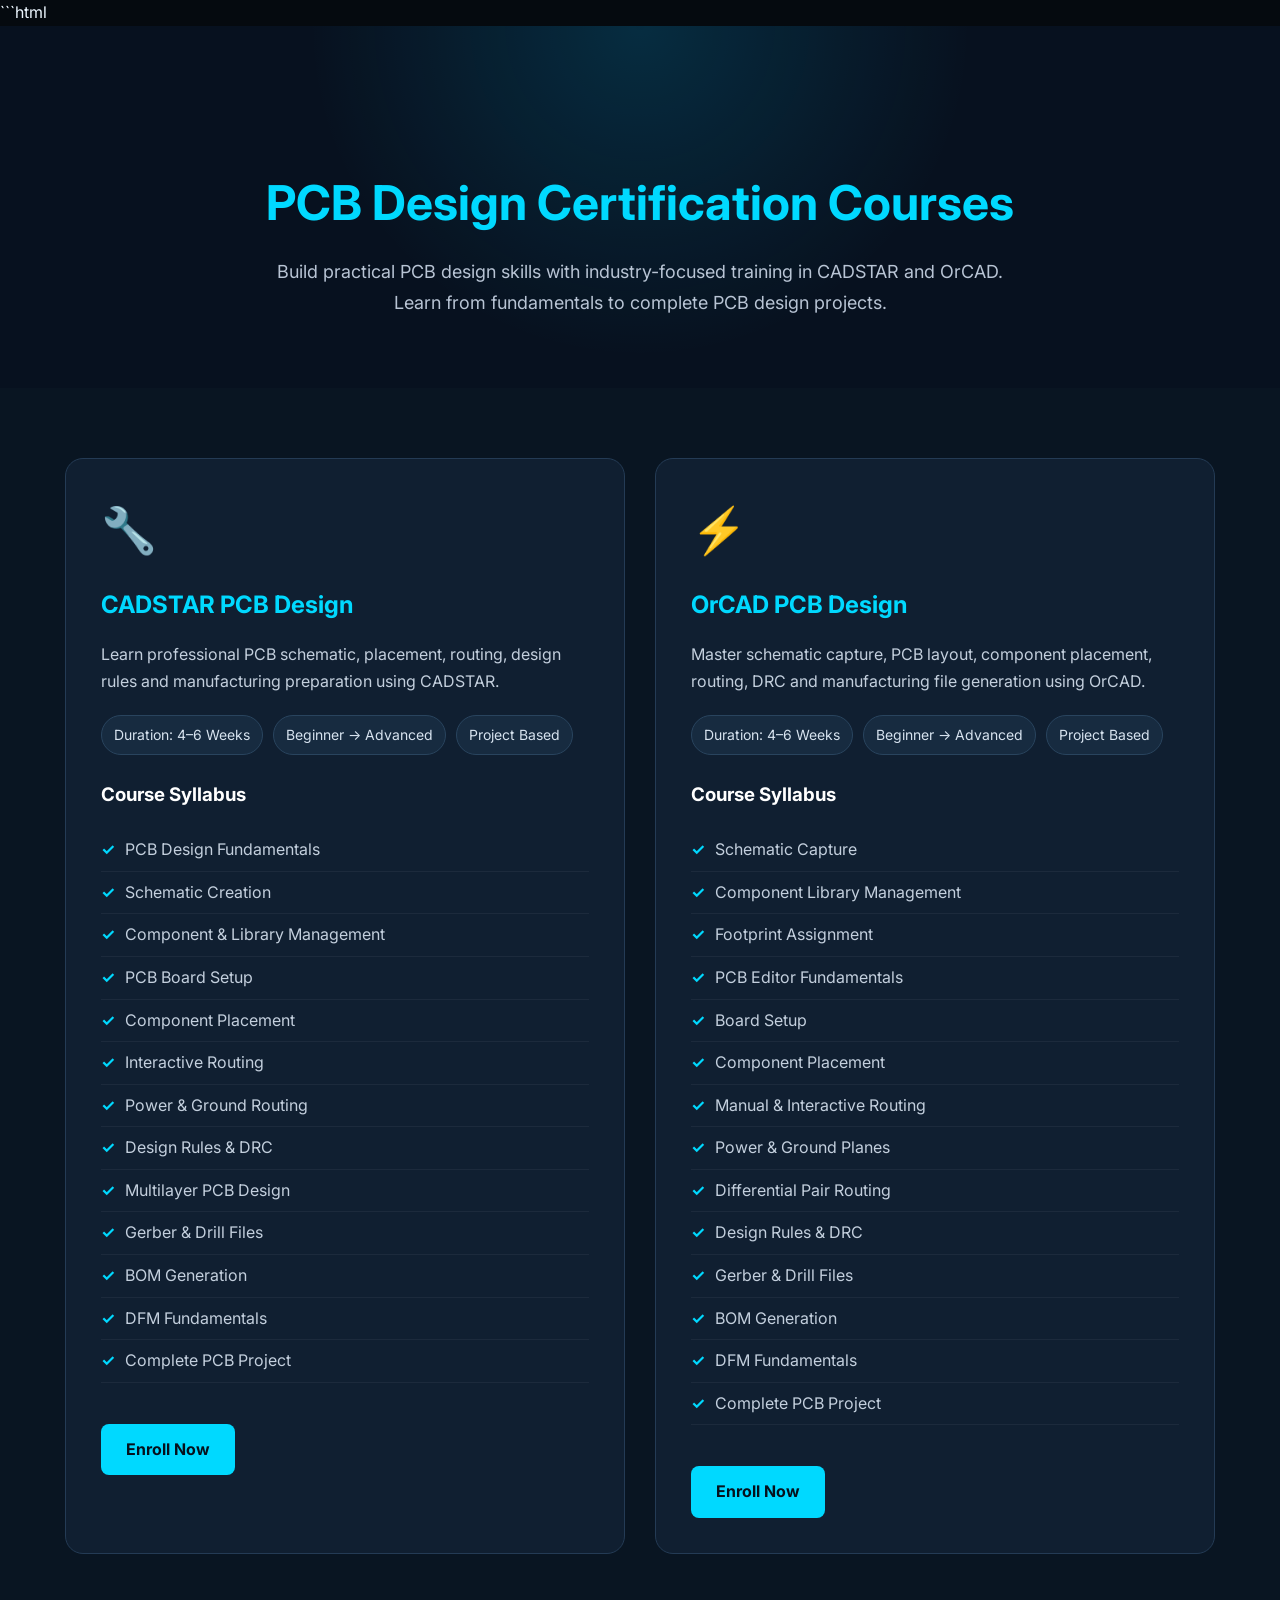
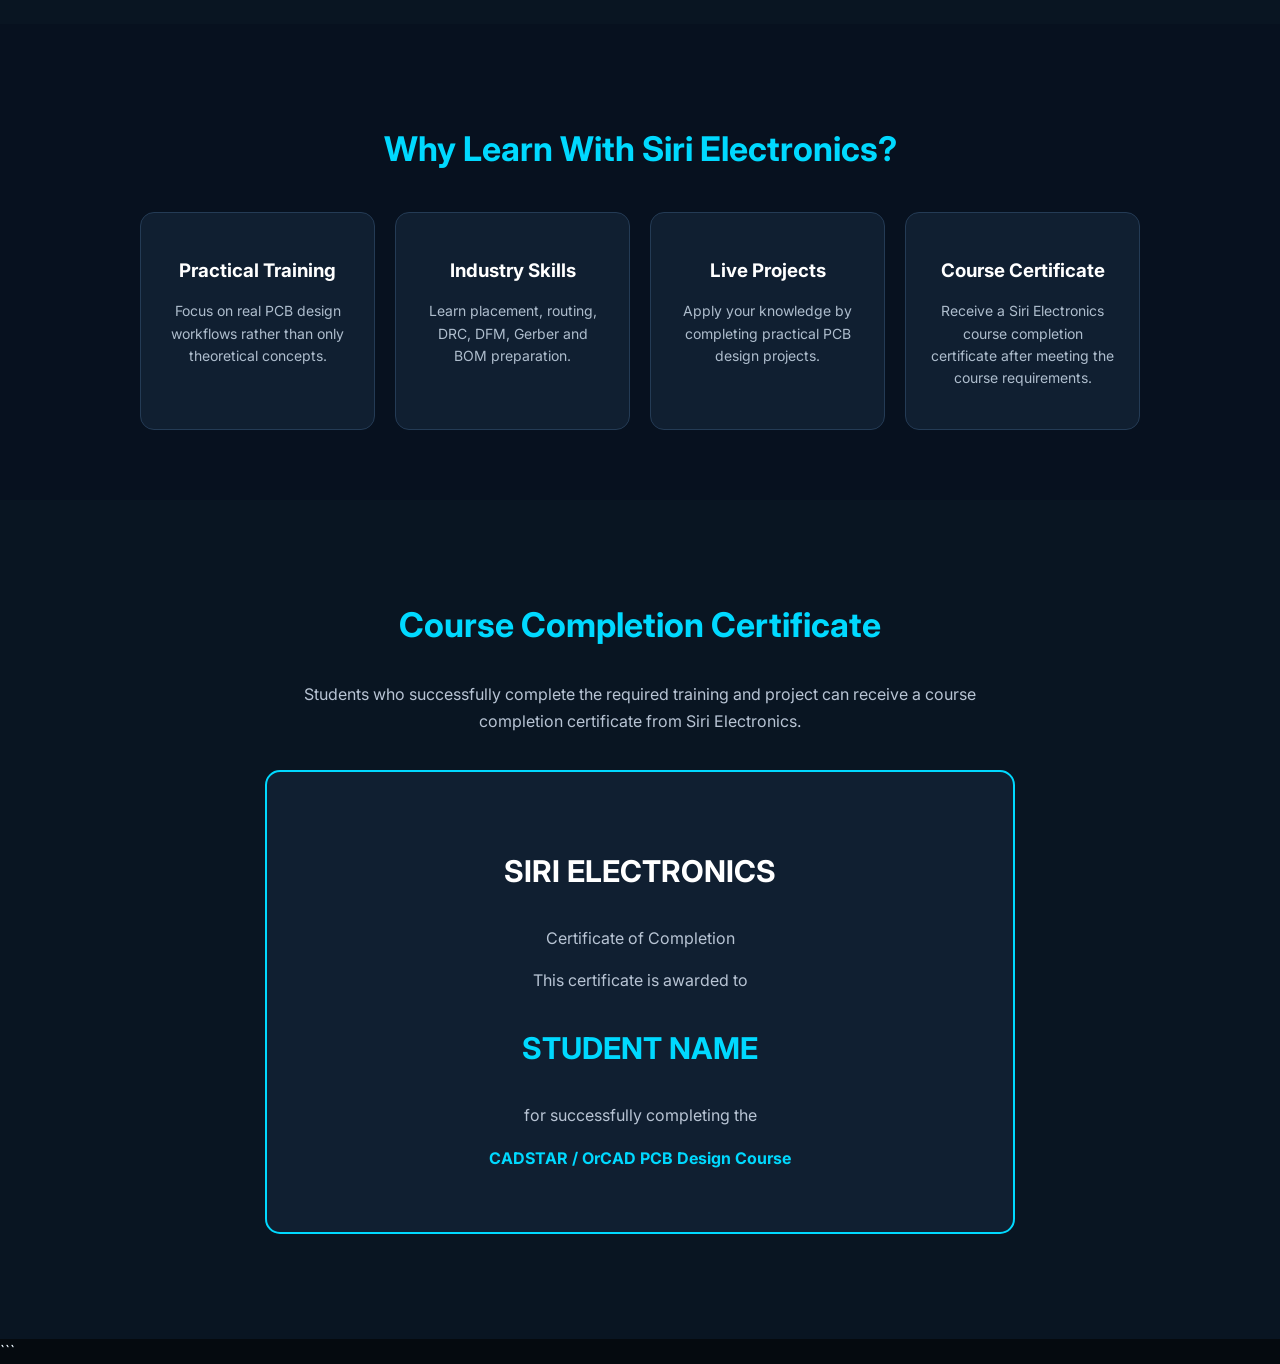
==== certifications.html @ 764db638 "Rename certificate.html to certifications.html" ====
```html
<!DOCTYPE html>
<html lang="en">
<head>
    <meta charset="UTF-8">
    <meta name="viewport" content="width=device-width, initial-scale=1.0">

    <title>PCB Design Certification Courses | Siri Electronics</title>

    <meta name="description"
          content="Learn professional PCB design with CADSTAR and OrCAD certification courses from Siri Electronics.">

    <link rel="stylesheet" href="style.css">

    <style>
        .cert-hero {
            padding: 100px 20px 70px;
            text-align: center;
            background:
                radial-gradient(circle at top, rgba(0, 200, 255, 0.15), transparent 45%),
                #07111f;
        }

        .cert-hero h1 {
            font-size: 48px;
            margin-bottom: 15px;
            color: #00d9ff;
        }

        .cert-hero p {
            max-width: 750px;
            margin: auto;
            color: #b8c4d4;
            font-size: 18px;
            line-height: 1.7;
        }

        .course-section {
            padding: 70px 20px;
            background: #091522;
        }

        .course-grid {
            max-width: 1150px;
            margin: auto;
            display: grid;
            grid-template-columns: repeat(2, 1fr);
            gap: 30px;
        }

        .course-card {
            background: #101f31;
            border: 1px solid #243b55;
            border-radius: 18px;
            padding: 35px;
            transition: 0.3s;
        }

        .course-card:hover {
            transform: translateY(-8px);
            border-color: #00d9ff;
            box-shadow: 0 15px 40px rgba(0, 217, 255, 0.12);
        }

        .course-icon {
            font-size: 45px;
            margin-bottom: 15px;
        }

        .course-card h2 {
            color: #00d9ff;
            margin-bottom: 12px;
        }

        .course-card > p {
            color: #c3cfdd;
            line-height: 1.7;
        }

        .course-info {
            display: flex;
            flex-wrap: wrap;
            gap: 10px;
            margin: 20px 0;
        }

        .course-info span {
            background: #172b40;
            border: 1px solid #29445e;
            padding: 8px 12px;
            border-radius: 20px;
            color: #d7e3ef;
            font-size: 14px;
        }

        .course-card h3 {
            margin-top: 25px;
            color: white;
        }

        .course-card ul {
            list-style: none;
            padding: 0;
        }

        .course-card li {
            color: #c3cfdd;
            padding: 8px 0;
            border-bottom: 1px solid rgba(255,255,255,0.05);
        }

        .course-card li::before {
            content: "✓";
            color: #00d9ff;
            font-weight: bold;
            margin-right: 10px;
        }

        .enroll-btn {
            display: inline-block;
            margin-top: 25px;
            padding: 13px 25px;
            border-radius: 8px;
            background: #00d9ff;
            color: #06111c;
            text-decoration: none;
            font-weight: bold;
            transition: 0.3s;
        }

        .enroll-btn:hover {
            background: white;
            transform: scale(1.03);
        }

        .why-section {
            padding: 70px 20px;
            background: #07111f;
            text-align: center;
        }

        .why-section h2 {
            color: #00d9ff;
            font-size: 34px;
            margin-bottom: 35px;
        }

        .why-grid {
            max-width: 1000px;
            margin: auto;
            display: grid;
            grid-template-columns: repeat(4, 1fr);
            gap: 20px;
        }

        .why-box {
            background: #101f31;
            padding: 25px;
            border-radius: 14px;
            border: 1px solid #243b55;
        }

        .why-box h3 {
            color: white;
            margin-bottom: 10px;
        }

        .why-box p {
            color: #aebdcd;
            font-size: 14px;
            line-height: 1.6;
        }

        .certificate-section {
            padding: 70px 20px;
            text-align: center;
            background: #091522;
        }

        .certificate-section h2 {
            color: #00d9ff;
            font-size: 34px;
        }

        .certificate-section p {
            max-width: 700px;
            margin: 15px auto;
            color: #b8c4d4;
            line-height: 1.7;
        }

        .certificate-box {
            max-width: 750px;
            margin: 35px auto;
            padding: 45px;
            border: 2px solid #00d9ff;
            border-radius: 15px;
            background: #101f31;
        }

        .certificate-box h3 {
            font-size: 30px;
            color: white;
        }

        .certificate-box strong {
            color: #00d9ff;
        }

        @media (max-width: 800px) {

            .cert-hero h1 {
                font-size: 36px;
            }

            .course-grid {
                grid-template-columns: 1fr;
            }

            .why-grid {
                grid-template-columns: 1fr 1fr;
            }
        }

        @media (max-width: 500px) {

            .why-grid {
                grid-template-columns: 1fr;
            }

            .course-card {
                padding: 25px;
            }
        }
    </style>
</head>

<body>

    <!-- HERO -->

    <section class="cert-hero">

        <h1>PCB Design Certification Courses</h1>

        <p>
            Build practical PCB design skills with industry-focused
            training in CADSTAR and OrCAD. Learn from fundamentals
            to complete PCB design projects.
        </p>

    </section>


    <!-- COURSES -->

    <section class="course-section">

        <div class="course-grid">

            <!-- CADSTAR -->

            <div class="course-card">

                <div class="course-icon">🔧</div>

                <h2>CADSTAR PCB Design</h2>

                <p>
                    Learn professional PCB schematic, placement,
                    routing, design rules and manufacturing preparation
                    using CADSTAR.
                </p>

                <div class="course-info">
                    <span>Duration: 4–6 Weeks</span>
                    <span>Beginner → Advanced</span>
                    <span>Project Based</span>
                </div>

                <h3>Course Syllabus</h3>

                <ul>
                    <li>PCB Design Fundamentals</li>
                    <li>Schematic Creation</li>
                    <li>Component & Library Management</li>
                    <li>PCB Board Setup</li>
                    <li>Component Placement</li>
                    <li>Interactive Routing</li>
                    <li>Power & Ground Routing</li>
                    <li>Design Rules & DRC</li>
                    <li>Multilayer PCB Design</li>
                    <li>Gerber & Drill Files</li>
                    <li>BOM Generation</li>
                    <li>DFM Fundamentals</li>
                    <li>Complete PCB Project</li>
                </ul>

                <a class="enroll-btn"
                   href="https://wa.me/917013163756"text=Hello%20Siri%20Electronics,%20I%20am%20interested%20in%20the%20CADSTAR%20PCB%20Design%20Certification%20Course.">
                    Enroll Now
                </a>

            </div>


            <!-- ORCAD -->

            <div class="course-card">

                <div class="course-icon">⚡</div>

                <h2>OrCAD PCB Design</h2>

                <p>
                    Master schematic capture, PCB layout, component
                    placement, routing, DRC and manufacturing file
                    generation using OrCAD.
                </p>

                <div class="course-info">
                    <span>Duration: 4–6 Weeks</span>
                    <span>Beginner → Advanced</span>
                    <span>Project Based</span>
                </div>

                <h3>Course Syllabus</h3>

                <ul>
                    <li>Schematic Capture</li>
                    <li>Component Library Management</li>
                    <li>Footprint Assignment</li>
                    <li>PCB Editor Fundamentals</li>
                    <li>Board Setup</li>
                    <li>Component Placement</li>
                    <li>Manual & Interactive Routing</li>
                    <li>Power & Ground Planes</li>
                    <li>Differential Pair Routing</li>
                    <li>Design Rules & DRC</li>
                    <li>Gerber & Drill Files</li>
                    <li>BOM Generation</li>
                    <li>DFM Fundamentals</li>
                    <li>Complete PCB Project</li>
                </ul>

                <a class="enroll-btn"
                   href="https://wa.me/917013163756"text=Hello%20Siri%20Electronics,%20I%20am%20interested%20in%20the%20OrCAD%20PCB%20Design%20Certification%20Course.">
                    Enroll Now
                </a>

            </div>

        </div>

    </section>


    <!-- WHY SIRI ELECTRONICS -->

    <section class="why-section">

        <h2>Why Learn With Siri Electronics?</h2>

        <div class="why-grid">

            <div class="why-box">
                <h3>Practical Training</h3>
                <p>
                    Focus on real PCB design workflows rather than
                    only theoretical concepts.
                </p>
            </div>

            <div class="why-box">
                <h3>Industry Skills</h3>
                <p>
                    Learn placement, routing, DRC, DFM,
                    Gerber and BOM preparation.
                </p>
            </div>

            <div class="why-box">
                <h3>Live Projects</h3>
                <p>
                    Apply your knowledge by completing practical
                    PCB design projects.
                </p>
            </div>

            <div class="why-box">
                <h3>Course Certificate</h3>
                <p>
                    Receive a Siri Electronics course completion
                    certificate after meeting the course requirements.
                </p>
            </div>

        </div>

    </section>


    <!-- CERTIFICATE -->

    <section class="certificate-section">

        <h2>Course Completion Certificate</h2>

        <p>
            Students who successfully complete the required training
            and project can receive a course completion certificate
            from Siri Electronics.
        </p>

        <div class="certificate-box">

            <h3>SIRI ELECTRONICS</h3>

            <p>
                Certificate of Completion
            </p>

            <p>
                This certificate is awarded to
            </p>

            <h3>
                <strong>STUDENT NAME</strong>
            </h3>

            <p>
                for successfully completing the
            </p>

            <p>
                <strong>CADSTAR / OrCAD PCB Design Course</strong>
            </p>

        </div>

    </section>

</body>
</html>
```
---- style.css ----
@import url('https://fonts.googleapis.com/css2?family=Inter:wght@400;500;600;700;800&family=Space+Grotesk:wght@500;600;700&display=swap');
:root{--bg:#050a0f;--panel:#0a1219;--line:#1b2d39;--text:#edf7ff;--muted:#91a5b3;--cyan:#24d8ff;--blue:#1684ff;--max:1160px}*{box-sizing:border-box}html{scroll-behavior:smooth}body{margin:0;background:var(--bg);color:var(--text);font-family:Inter,Arial,sans-serif;line-height:1.6}a{text-decoration:none;color:inherit}.nav{width:min(92%,var(--max));height:78px;margin:auto;display:flex;align-items:center;justify-content:space-between}.header{}header{position:fixed;z-index:10;top:0;width:100%;background:#050a0fd9;backdrop-filter:blur(16px);border-bottom:1px solid #ffffff0b}.brand{display:flex;align-items:center;gap:9px;font:700 20px 'Space Grotesk'}.brand img{width:42px;height:42px}.brand small{display:block;color:var(--muted);font:700 7px Inter;letter-spacing:2px}nav{display:flex;gap:25px;align-items:center;font-size:13px;color:#a9bac5;font-weight:600}nav a:hover{color:#fff}.navbtn{padding:9px 14px;border:1px solid #315263;border-radius:8px;color:#fff}#menu{display:none;background:none;border:0;color:#fff;font-size:24px}.hero{padding:155px 0 80px;min-height:760px;position:relative;background-image:linear-gradient(#24d8ff0b 1px,transparent 1px),linear-gradient(90deg,#24d8ff0b 1px,transparent 1px);background-size:58px 58px}.hero-grid,.about,.contact{width:min(92%,var(--max));margin:auto;display:grid;grid-template-columns:1.05fr .95fr;gap:70px;align-items:center}.eyebrow,.heading small{color:var(--cyan);font-size:10px;font-weight:800;letter-spacing:2px}.hero h1,.heading h2{font:700 clamp(40px,5.5vw,68px)/1.05 'Space Grotesk';letter-spacing:-2.5px;margin:16px 0}.hero h1 em{font-style:normal;color:var(--cyan)}.lead{font-size:18px;color:var(--muted);max-width:650px}.actions{display:flex;gap:12px;margin:30px 0}.btn{display:inline-flex;justify-content:center;align-items:center;padding:12px 19px;border-radius:8px;background:linear-gradient(110deg,var(--blue),var(--cyan));color:#031017;font-weight:800;font-size:13px;border:1px solid transparent}.ghost{background:#0a1219;color:#eaf5fa;border-color:#2b404c}.stats{display:flex;gap:35px}.stats b{display:block;font:700 25px 'Space Grotesk'}.stats span{font-size:10px;color:var(--muted)}.hero-board{height:470px;display:grid;place-items:center;position:relative}.pcb{width:315px;height:390px;border-radius:22px;position:relative;transform:rotate(-8deg);background:#0c332f;border:2px solid #28766b;box-shadow:0 0 70px #24d8ff18,inset 0 0 35px #0008;display:grid;place-items:center;overflow:hidden}.pcb:before{content:'';position:absolute;inset:18px;border:1px dashed #55e6c544;border-radius:12px}.pcb b{font:700 70px 'Space Grotesk';color:#24d8ff;border:2px solid #24d8ff;padding:4px 15px;border-radius:12px;z-index:2}.pcb span{position:absolute;bottom:30px;left:30px;color:#7bb1a7;font:700 10px/1.3 'Space Grotesk';letter-spacing:3px}.pcb i{position:absolute;height:3px;background:#4be3c7;box-shadow:0 0 10px #4be3c7;width:150px}.pcb i:nth-child(2){left:5px;top:115px;transform:rotate(15deg)}.pcb i:nth-child(3){right:5px;top:175px;transform:rotate(-20deg)}.pcb i:nth-child(4){left:35px;bottom:115px;transform:rotate(-12deg)}.hero-board label{position:absolute;background:#09141c;border:1px solid #294451;border-radius:8px;padding:10px 13px;font-size:10px;font-weight:800}.hero-board label:nth-of-type(1){top:65px;right:0;color:#8dffe5}.hero-board label:nth-of-type(2){bottom:65px;left:0;color:#9bddff}.trust{border-block:1px solid var(--line);display:flex;justify-content:space-between;padding:18px max(4%,calc((100% - var(--max))/2));background:#080e13;color:#92a7b5;font-size:11px;font-weight:700}.heading{max-width:720px;margin-bottom:42px}.heading h2{font-size:46px;margin:10px 0 12px}.heading p{color:var(--muted);font-size:14px}.cards{width:min(92%,var(--max));margin:auto;display:grid;grid-template-columns:repeat(4,1fr);gap:14px}.cards>div{padding:23px;border:1px solid var(--line);background:linear-gradient(145deg,#0c151d,#091119);border-radius:12px}.cards>div:hover{border-color:#315a6b;transform:translateY(-3px)}.cards b{display:grid;place-items:center;width:38px;height:38px;background:#0a2632;border-radius:8px;color:var(--cyan);font-size:18px}.cards h3{font:600 17px 'Space Grotesk';margin:17px 0 5px}.cards p,.project-body p{color:var(--muted);font-size:12px}section{padding:100px 0}.dark{background:#080e14;border-block:1px solid #ffffff08}.projects{width:min(92%,var(--max));margin:auto;display:grid;grid-template-columns:repeat(3,1fr);gap:18px}.project{border:1px solid var(--line);border-radius:13px;overflow:hidden;background:#0b141c}.project-image{height:255px;position:relative}.project-image img{width:100%;height:100%;object-fit:cover}.project-image span{position:absolute;top:14px;left:14px;background:#050a0edb;padding:5px 8px;border-radius:5px;color:var(--cyan);font-size:9px;font-weight:800}.project-body{padding:20px}.project-body small,.prices small{color:var(--cyan);font-size:9px;font-weight:800;letter-spacing:1.5px}.project-body h3{font:600 20px 'Space Grotesk';margin:6px 0}.about{align-items:start}.skills{padding:28px;background:#0b141b;border:1px solid var(--line);border-radius:13px}.skills div{margin:20px 0}.skills span{font-size:12px}.skills b{float:right;color:var(--cyan);font-size:11px}.skills i{display:block;height:5px;background:linear-gradient(90deg,var(--blue),var(--cyan));border-radius:5px;margin-top:8px}.text{color:var(--cyan);font-size:13px;font-weight:800}.prices{width:min(92%,var(--max));margin:auto;display:grid;grid-template-columns:repeat(3,1fr);gap:18px}.prices article{padding:28px;border:1px solid var(--line);border-radius:13px;background:#0a131b;position:relative}.prices .featured{border-color:#286074;box-shadow:0 0 40px #24d8ff0b}.prices article>label{position:absolute;right:18px;top:17px;background:#103744;color:var(--cyan);font-size:8px;padding:5px 7px;border-radius:4px}.prices h3{font:700 38px 'Space Grotesk';margin:13px 0 2px}.prices p,.prices li{color:var(--muted);font-size:12px}.prices ul{list-style:none;padding:0;margin:22px 0}.prices li{margin:9px 0}.prices li:before{content:'✓';color:var(--cyan);margin-right:9px}.prices .btn{width:100%}.contact{align-items:start}.links{display:flex;flex-direction:column;gap:11px;font-size:13px;color:#c2d2db}.links a:hover{color:var(--cyan)}form{background:#09121a;border:1px solid var(--line);border-radius:13px;padding:24px;display:grid;gap:12px}input,select,textarea{width:100%;background:#061018;border:1px solid #223743;color:#eef7ff;padding:12px;border-radius:8px;font:13px Inter}textarea{min-height:140px;resize:vertical}form .btn{cursor:pointer}#msg{font-size:11px;color:#71e6cf;text-align:center;margin:0;min-height:15px}footer{border-top:1px solid var(--line);padding:30px 4%;color:#8195a2;font-size:11px}footer div{width:min(92%,var(--max));margin:auto;display:flex;justify-content:space-between}footer b{color:#fff}
@media(max-width:900px){.cards{grid-template-columns:repeat(2,1fr)}.hero-grid,.about,.contact{grid-template-columns:1fr}.hero-board{height:430px}.projects,.prices{grid-template-columns:1fr 1fr}.trust{display:grid;grid-template-columns:1fr 1fr;gap:12px}.hero{padding-top:125px}}
@media(max-width:650px){#menu{display:block}nav{display:none;position:absolute;top:78px;left:0;right:0;background:#071018;padding:15px 7%;flex-direction:column;align-items:stretch;border-bottom:1px solid var(--line)}nav.open{display:flex}.hero h1{font-size:45px}.heading h2{font-size:36px}.cards,.projects,.prices{grid-template-columns:1fr}.actions{flex-direction:column}.stats{gap:20px}.pcb{width:260px;height:330px}.hero-board label:nth-of-type(1){right:-5px}.hero-board label:nth-of-type(2){left:-5px}footer div{display:block}footer span{display:block;margin-top:8px}}
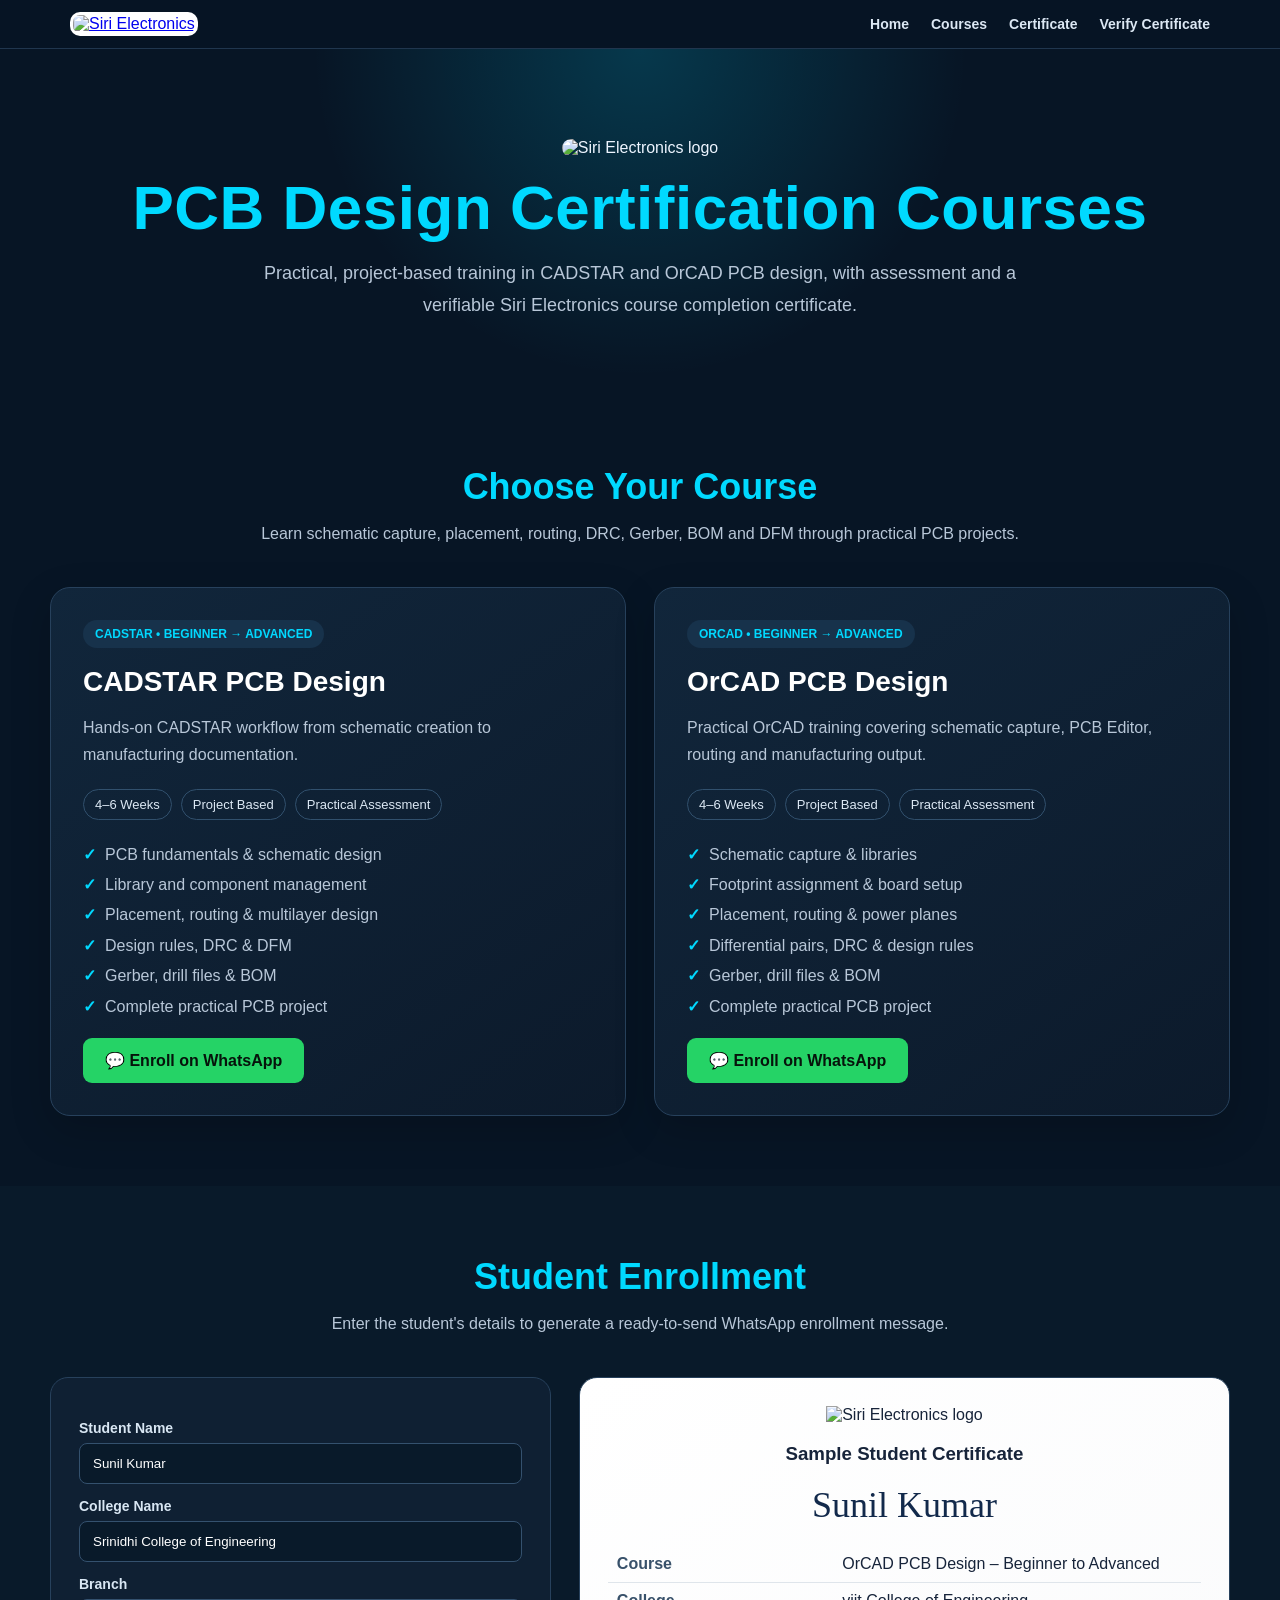
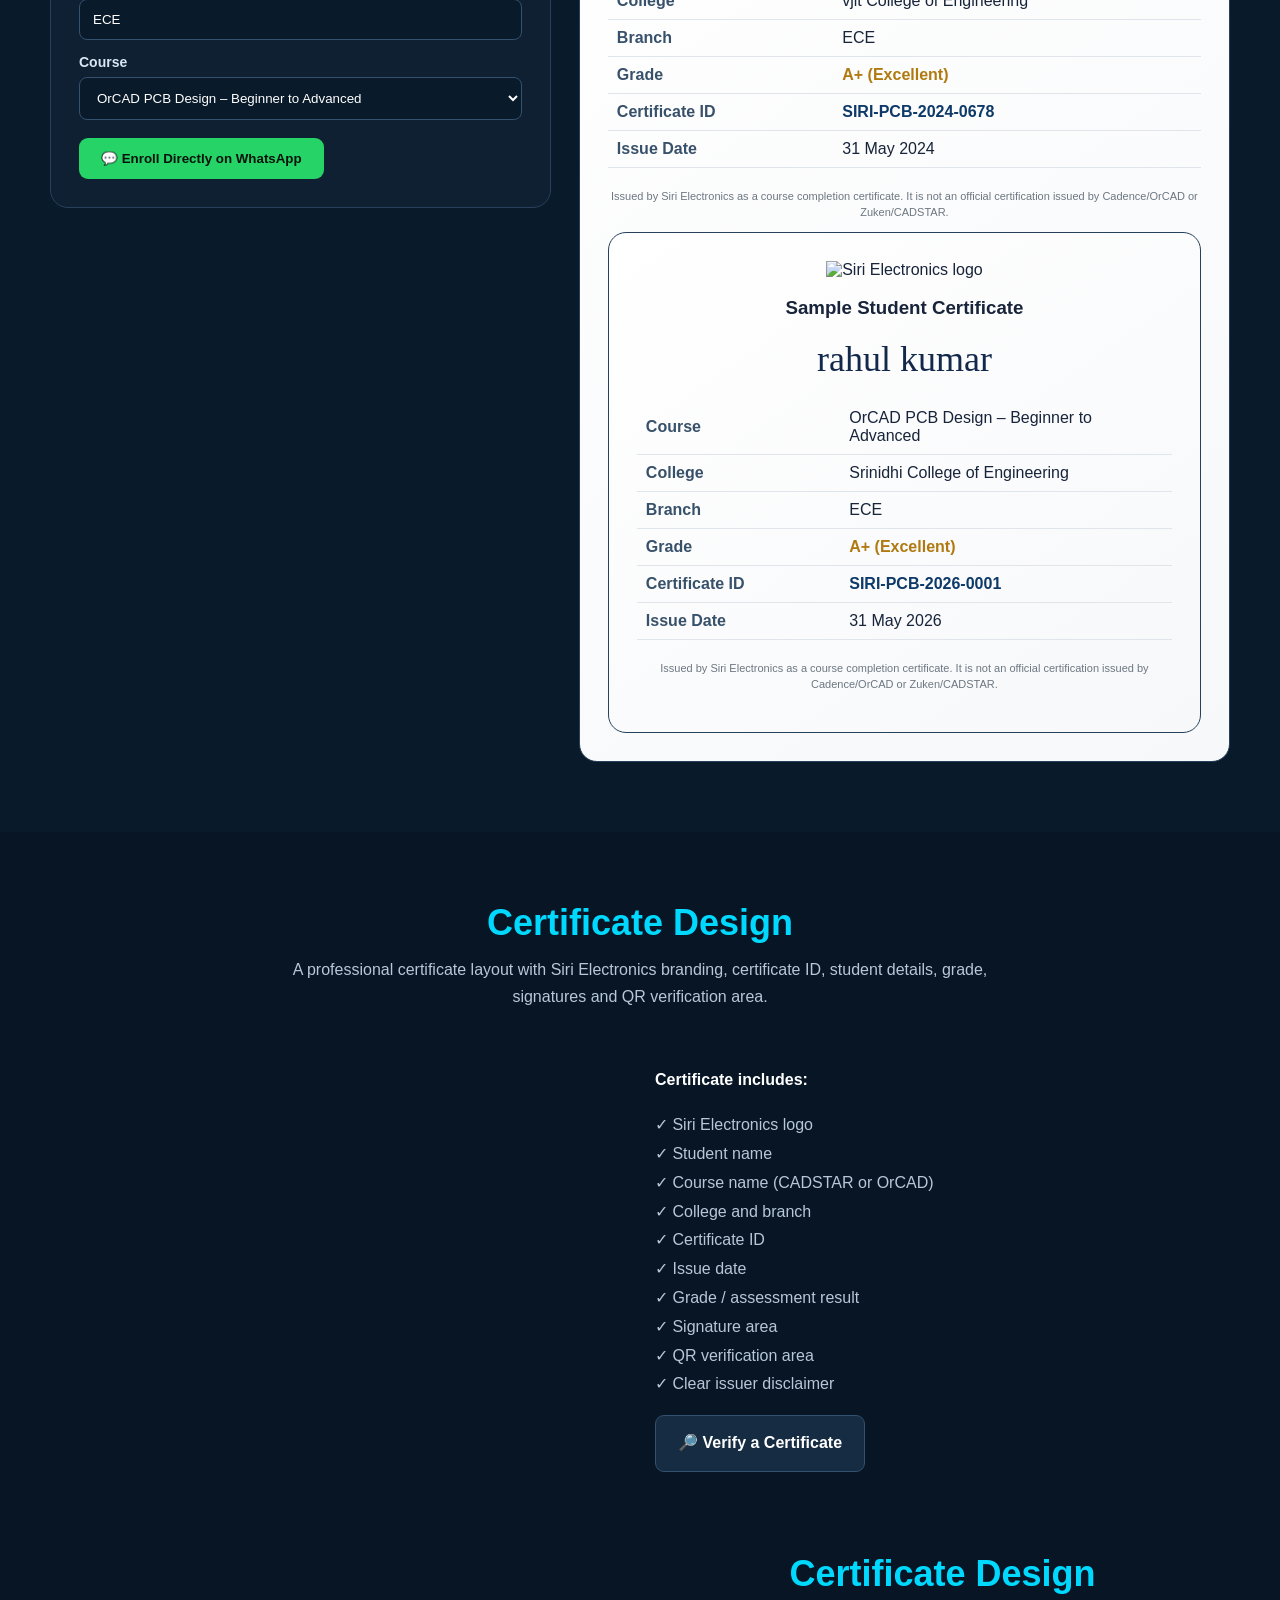
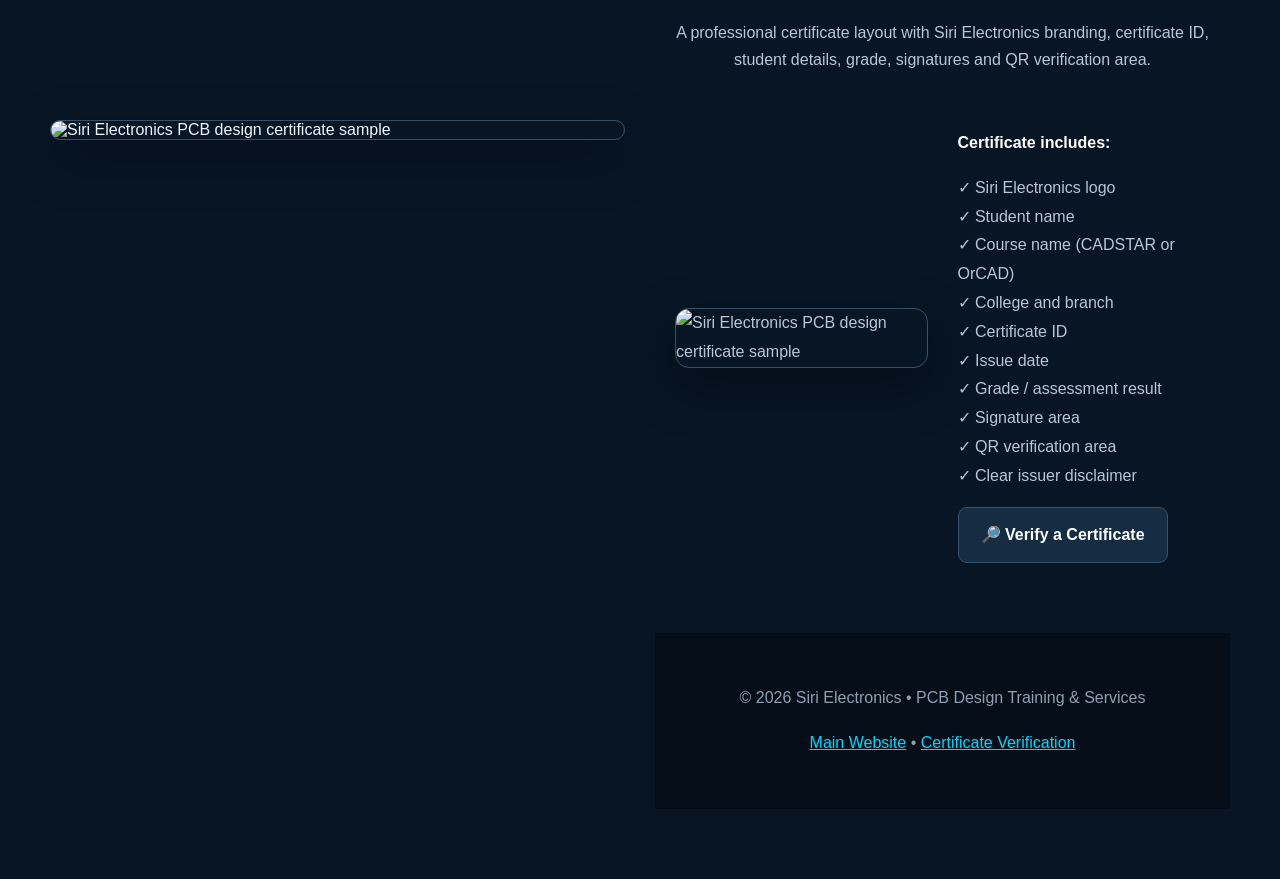
==== commit 27c00c81: "Update certifications.html" ====
--- a/certifications.html
+++ b/certifications.html
@@ -1,445 +1,180 @@
-```html
 <!DOCTYPE html>
 <html lang="en">
 <head>
-    <meta charset="UTF-8">
-    <meta name="viewport" content="width=device-width, initial-scale=1.0">
+  <meta charset="UTF-8">
+  <meta name="viewport" content="width=device-width, initial-scale=1.0">
+  <title>PCB Design Certification Courses | Siri Electronics</title>
+  <meta name="description" content="CADSTAR and OrCAD PCB Design courses with practical assessment and Siri Electronics course completion certificates.">
+  <link rel="icon" href="logo.svg">
+  <style>
+    :root{--navy:#071525;--panel:#0f2033;--line:#27415c;--cyan:#00d9ff;--gold:#d8a52b;--text:#edf5ff;--muted:#b8c7d8}
+    *{box-sizing:border-box}html{scroll-behavior:smooth}body{margin:0;font-family:Inter,Arial,sans-serif;background:var(--navy);color:var(--text)}
+    .topbar{position:sticky;top:0;z-index:50;background:rgba(7,21,37,.94);backdrop-filter:blur(12px);border-bottom:1px solid #20364e}
+    .nav{max-width:1180px;margin:auto;display:flex;align-items:center;justify-content:space-between;padding:12px 20px}
+    .logo{height:54px;width:auto;background:#fff;border-radius:10px;padding:3px}.navlinks{display:flex;gap:22px;align-items:center}.navlinks a{color:#dce8f4;text-decoration:none;font-weight:700;font-size:14px}.navlinks a:hover{color:var(--cyan)}
+    .hero{text-align:center;padding:90px 20px 75px;background:radial-gradient(circle at 50% 0,rgba(0,217,255,.18),transparent 45%),#071525}
+    .hero h1{font-size:clamp(36px,6vw,62px);margin:15px 0;color:var(--cyan);letter-spacing:.5px}.hero p{max-width:800px;margin:auto;color:var(--muted);font-size:18px;line-height:1.75}
+    .section{padding:70px 20px}.section.alt{background:#091a2a}.wrap{max-width:1180px;margin:auto}.section-title{text-align:center;margin:0 0 12px;font-size:36px;color:var(--cyan)}.section-sub{text-align:center;color:var(--muted);max-width:760px;margin:0 auto 40px;line-height:1.7}
+    .courses{display:grid;grid-template-columns:repeat(2,1fr);gap:28px}.card{background:linear-gradient(145deg,#11263b,#0c1a2b);border:1px solid var(--line);border-radius:20px;padding:32px;box-shadow:0 14px 40px rgba(0,0,0,.18);transition:.25s}.card:hover{transform:translateY(-6px);border-color:var(--cyan)}
+    .badge{display:inline-block;padding:7px 12px;border-radius:20px;background:#17324b;color:var(--cyan);font-size:12px;font-weight:800}.card h2{color:#fff;font-size:28px;margin:18px 0 10px}.card p{color:var(--muted);line-height:1.7}.facts{display:flex;flex-wrap:wrap;gap:9px;margin:20px 0}.facts span{border:1px solid #31506d;border-radius:20px;padding:7px 11px;color:#dce8f4;font-size:13px}.card ul{padding:0;list-style:none;color:var(--muted);line-height:1.9}.card li:before{content:"✓";color:var(--cyan);font-weight:900;margin-right:9px}
+    .btn{display:inline-block;border:0;border-radius:9px;padding:13px 22px;text-decoration:none;font-weight:800;cursor:pointer}.wa{background:#25d366;color:#06130b}.wa:hover{filter:brightness(1.08)}.secondary{background:#162c43;color:#fff;border:1px solid #34516e}
+    .student-grid{display:grid;grid-template-columns:1fr 1.3fr;gap:28px;align-items:start}.student-form,.student-card{background:var(--panel);border:1px solid var(--line);border-radius:18px;padding:28px}.student-form label{display:block;color:#d9e7f4;font-size:14px;font-weight:700;margin:14px 0 7px}.student-form input,.student-form select{width:100%;padding:12px 13px;border-radius:8px;border:1px solid #34516e;background:#091a2a;color:#fff;outline:none}.student-form input:focus,.student-form select:focus{border-color:var(--cyan)}.student-card{background:linear-gradient(145deg,#fff,#f7f8fa);color:#17243a;text-align:center}.student-card .mini-logo{height:62px}.cert-name{font-family:Georgia,serif;font-size:36px;color:#12294b;margin:15px 0}.detail-table{width:100%;border-collapse:collapse;text-align:left;margin:20px 0}.detail-table td{padding:9px;border-bottom:1px solid #dfe5eb}.detail-table td:first-child{font-weight:800;color:#38516a;width:38%}.cert-id{font-weight:800;color:#0d3a68}.grade{color:#b07a10;font-weight:900}.disclaimer{font-size:11px;color:#6c7782;line-height:1.5;margin-top:18px}
+    .preview{display:grid;grid-template-columns:1fr 1fr;gap:30px;align-items:center}.preview img{width:100%;display:block;border-radius:14px;border:1px solid #38516a;box-shadow:0 18px 50px rgba(0,0,0,.35)}.preview-copy{color:var(--muted);line-height:1.8}.preview-copy strong{color:#fff}
+    .footer{text-align:center;padding:35px 20px;background:#050e18;color:#8ea0b3}.footer a{color:var(--cyan)}
+    @media(max-width:850px){.courses,.student-grid,.preview{grid-template-columns:1fr}.navlinks{gap:10px}.navlinks a:nth-child(2),.navlinks a:nth-child(3){display:none}}
+    @media(max-width:520px){.nav{padding:10px}.logo{height:44px}.navlinks a{font-size:12px}.section{padding:50px 15px}.card,.student-form,.student-card{padding:22px}.cert-name{font-size:28px}}
+  </style>
+</head>
+<body>
+<header class="topbar">
+  <nav class="nav">
+    <a href="index.html" aria-label="Siri Electronics home"><img src="logo.svg" class="logo" alt="Siri Electronics"></a>
+    <div class="navlinks">
+      <a href="index.html">Home</a><a href="#courses">Courses</a><a href="#certificate">Certificate</a><a href="verify.html">Verify Certificate</a>
+    </div>
+  </nav>
+</header>
 
-    <title>PCB Design Certification Courses | Siri Electronics</title>
+<section class="hero">
+  <img src="logo.svg" alt="Siri Electronics logo" style="width:min(390px,80%);height:auto;border-radius:12px">
+  <h1>PCB Design Certification Courses</h1>
+  <p>Practical, project-based training in CADSTAR and OrCAD PCB design, with assessment and a verifiable Siri Electronics course completion certificate.</p>
+</section>
 
-    <meta name="description"
-          content="Learn professional PCB design with CADSTAR and OrCAD certification courses from Siri Electronics.">
+<section class="section" id="courses">
+  <div class="wrap">
+    <h2 class="section-title">Choose Your Course</h2>
+    <p class="section-sub">Learn schematic capture, placement, routing, DRC, Gerber, BOM and DFM through practical PCB projects.</p>
+    <div class="courses">
+      <article class="card">
+        <span class="badge">CADSTAR • BEGINNER → ADVANCED</span><h2>CADSTAR PCB Design</h2>
+        <p>Hands-on CADSTAR workflow from schematic creation to manufacturing documentation.</p>
+        <div class="facts"><span>4–6 Weeks</span><span>Project Based</span><span>Practical Assessment</span></div>
+        <ul><li>PCB fundamentals & schematic design</li><li>Library and component management</li><li>Placement, routing & multilayer design</li><li>Design rules, DRC & DFM</li><li>Gerber, drill files & BOM</li><li>Complete practical PCB project</li></ul>
+        <a class="btn wa" data-course="CADSTAR PCB Design – Beginner to Advanced" href="#">💬 Enroll on WhatsApp</a>
+      </article>
+      <article class="card">
+        <span class="badge">ORCAD • BEGINNER → ADVANCED</span><h2>OrCAD PCB Design</h2>
+        <p>Practical OrCAD training covering schematic capture, PCB Editor, routing and manufacturing output.</p>
+        <div class="facts"><span>4–6 Weeks</span><span>Project Based</span><span>Practical Assessment</span></div>
+        <ul><li>Schematic capture & libraries</li><li>Footprint assignment & board setup</li><li>Placement, routing & power planes</li><li>Differential pairs, DRC & design rules</li><li>Gerber, drill files & BOM</li><li>Complete practical PCB project</li></ul>
+        <a class="btn wa" data-course="OrCAD PCB Design – Beginner to Advanced" href="#">💬 Enroll on WhatsApp</a>
+      </article>
+    </div>
+  </div>
+</section>
 
-    <link rel="stylesheet" href="style.css">
+<section class="section alt" id="enroll">
+  <div class="wrap">
+    <h2 class="section-title">Student Enrollment</h2>
+    <p class="section-sub">Enter the student's details to generate a ready-to-send WhatsApp enrollment message.</p>
+    <div class="student-grid">
+      <form class="student-form" id="enrollForm">
+        <label for="name">Student Name</label><input id="name" value="Sunil Kumar" required>
+        <label for="college">College Name</label><input id="college" value="Srinidhi College of Engineering" required>
+        <label for="branch">Branch</label><input id="branch" value="ECE" required>
+        <label for="course">Course</label>
+        <select id="course"><option>OrCAD PCB Design – Beginner to Advanced</option><option>CADSTAR PCB Design – Beginner to Advanced</option></select>
+        <button class="btn wa" type="submit" style="margin-top:18px">💬 Enroll Directly on WhatsApp</button>
+      </form>
+      <div class="student-card">
+       <img src="logo.svg" class="mini-logo" alt="Siri Electronics logo">
+        <h3>Sample Student Certificate</h3>
+        <div class="cert-name" id="previewName">Sunil Kumar</div>
+        <table class="detail-table">
+          <tr><td>Course</td><td id="previewCourse">OrCAD PCB Design – Beginner to Advanced</td></tr>
+          <tr><td>College</td><td id="previewCollege">vjit College of Engineering</td></tr>
+          <tr><td>Branch</td><td id="previewBranch">ECE</td></tr>
+          <tr><td>Grade</td><td class="grade">A+ (Excellent)</td></tr>
+          <tr><td>Certificate ID</td><td class="cert-id">SIRI-PCB-2024-0678</td></tr>
+          <tr><td>Issue Date</td><td>31 May 2024</td></tr>
+        </table>
+        <p class="disclaimer">Issued by Siri Electronics as a course completion certificate. It is not an official certification issued by Cadence/OrCAD or Zuken/CADSTAR.</p>
+      <div class="student-card">
+       <img src="logo.svg" class="mini-logo" alt="Siri Electronics logo">
+        <h3>Sample Student Certificate</h3>
+        <div class="cert-name" id="previewName">rahul kumar</div>
+        <table class="detail-table">
+          <tr><td>Course</td><td id="previewCourse">OrCAD PCB Design – Beginner to Advanced</td></tr>
+          <tr><td>College</td><td id="previewCollege">Srinidhi College of Engineering</td></tr>
+          <tr><td>Branch</td><td id="previewBranch">ECE</td></tr>
+          <tr><td>Grade</td><td class="grade">A+ (Excellent)</td></tr>
+          <tr><td>Certificate ID</td><td class="cert-id">SIRI-PCB-2026-0001</td></tr>
+          <tr><td>Issue Date</td><td>31 May 2026</td></tr>
+        </table>
+        <p class="disclaimer">Issued by Siri Electronics as a course completion certificate. It is not an official certification issued by Cadence/OrCAD or Zuken/CADSTAR.</p>
+      </div>
+    </div>
+  </div>
+</section>
 
-    <style>
-        .cert-hero {
-            padding: 100px 20px 70px;
-            text-align: center;
-            background:
-                radial-gradient(circle at top, rgba(0, 200, 255, 0.15), transparent 45%),
-                #07111f;
-        }
+<section class="section" id="certificate">
+  <div class="wrap">
+    <h2 class="section-title">Certificate Design</h2>
+    <p class="section-sub">A professional certificate layout with Siri Electronics branding, certificate ID, student details, grade, signatures and QR verification area.</p>
+    <div class="preview">
+      <img src="certificate-preview.png" alt="Siri Electronics PCB design certificate sample">
+      <div class="preview-copy">
+        <p><strong>Certificate includes:</strong></p>
+        <p>✓ Siri Electronics logo<br>✓ Student name<br>✓ Course name (CADSTAR or OrCAD)<br>✓ College and branch<br>✓ Certificate ID<br>✓ Issue date<br>✓ Grade / assessment result<br>✓ Signature area<br>✓ QR verification area<br>✓ Clear issuer disclaimer</p>
+        <a class="btn secondary" href="verify.html">🔎 Verify a Certificate</a>
 
-        .cert-hero h1 {
-            font-size: 48px;
-            margin-bottom: 15px;
-            color: #00d9ff;
-        }
+<section class="section" id="certificate">
+  <div class="wrap">
+    <h2 class="section-title">Certificate Design</h2>
+    <p class="section-sub">A professional certificate layout with Siri Electronics branding, certificate ID, student details, grade, signatures and QR verification area.</p>
+    <div class="preview">
+      <img src="certificate1-preview.png" alt="Siri Electronics PCB design certificate sample">
+      <div class="preview-copy">
+        <p><strong>Certificate includes:</strong></p>
+        <p>✓ Siri Electronics logo<br>✓ Student name<br>✓ Course name (CADSTAR or OrCAD)<br>✓ College and branch<br>✓ Certificate ID<br>✓ Issue date<br>✓ Grade / assessment result<br>✓ Signature area<br>✓ QR verification area<br>✓ Clear issuer disclaimer</p>
+        <a class="btn secondary" href="verify.html">🔎 Verify a Certificate</a>
+      </div>
+    </div>
+  </div>
+</section>
 
-        .cert-hero p {
-            max-width: 750px;
-            margin: auto;
-            color: #b8c4d4;
-            font-size: 18px;
-            line-height: 1.7;
-        }
+<footer class="footer">
+  <p>© 2026 Siri Electronics • PCB Design Training & Services</p>
+  <p><a href="index.html">Main Website</a> • <a href="verify.html">Certificate Verification</a></p>
+</footer>
 
-        .course-section {
-            padding: 70px 20px;
-            background: #091522;
-        }
+<script>
+  // Replace this with Siri Electronics' WhatsApp number in international format.
+  // Example: 919876543210 (no +, spaces or hyphens).
+  const WHATSAPP_NUMBER = "917013163756";
 
-        .course-grid {
-            max-width: 1150px;
-            margin: auto;
-            display: grid;
-            grid-template-columns: repeat(2, 1fr);
-            gap: 30px;
-        }
+  function whatsappLink(course, student = "", college = "", branch = "") {
+    const message =
+      "Hello Siri Electronics,%0A%0A" +
+      "I want to enroll in the " + course + " course.%0A%0A" +
+      "Student Name: " + student + "%0A" +
+      "College: " + college + "%0A" +
+      "Branch: " + branch;
+    return "https://wa.me/" + WHATSAPP_NUMBER + "?text=" + message;
+  }
 
-        .course-card {
-            background: #101f31;
-            border: 1px solid #243b55;
-            border-radius: 18px;
-            padding: 35px;
-            transition: 0.3s;
-        }
+  document.querySelectorAll(".wa[data-course]").forEach(btn => {
+    btn.addEventListener("click", e => {
+      e.preventDefault();
+      const course = btn.dataset.course;
+      window.open(whatsappLink(course), "_blank");
+    });
+  });
 
-        .course-card:hover {
-            transform: translateY(-8px);
-            border-color: #00d9ff;
-            box-shadow: 0 15px 40px rgba(0, 217, 255, 0.12);
-        }
-
-        .course-icon {
-            font-size: 45px;
-            margin-bottom: 15px;
-        }
-
-        .course-card h2 {
-            color: #00d9ff;
-            margin-bottom: 12px;
-        }
-
-        .course-card > p {
-            color: #c3cfdd;
-            line-height: 1.7;
-        }
-
-        .course-info {
-            display: flex;
-            flex-wrap: wrap;
-            gap: 10px;
-            margin: 20px 0;
-        }
-
-        .course-info span {
-            background: #172b40;
-            border: 1px solid #29445e;
-            padding: 8px 12px;
-            border-radius: 20px;
-            color: #d7e3ef;
-            font-size: 14px;
-        }
-
-        .course-card h3 {
-            margin-top: 25px;
-            color: white;
-        }
-
-        .course-card ul {
-            list-style: none;
-            padding: 0;
-        }
-
-        .course-card li {
-            color: #c3cfdd;
-            padding: 8px 0;
-            border-bottom: 1px solid rgba(255,255,255,0.05);
-        }
-
-        .course-card li::before {
-            content: "✓";
-            color: #00d9ff;
-            font-weight: bold;
-            margin-right: 10px;
-        }
-
-        .enroll-btn {
-            display: inline-block;
-            margin-top: 25px;
-            padding: 13px 25px;
-            border-radius: 8px;
-            background: #00d9ff;
-            color: #06111c;
-            text-decoration: none;
-            font-weight: bold;
-            transition: 0.3s;
-        }
-
-        .enroll-btn:hover {
-            background: white;
-            transform: scale(1.03);
-        }
-
-        .why-section {
-            padding: 70px 20px;
-            background: #07111f;
-            text-align: center;
-        }
-
-        .why-section h2 {
-            color: #00d9ff;
-            font-size: 34px;
-            margin-bottom: 35px;
-        }
-
-        .why-grid {
-            max-width: 1000px;
-            margin: auto;
-            display: grid;
-            grid-template-columns: repeat(4, 1fr);
-            gap: 20px;
-        }
-
-        .why-box {
-            background: #101f31;
-            padding: 25px;
-            border-radius: 14px;
-            border: 1px solid #243b55;
-        }
-
-        .why-box h3 {
-            color: white;
-            margin-bottom: 10px;
-        }
-
-        .why-box p {
-            color: #aebdcd;
-            font-size: 14px;
-            line-height: 1.6;
-        }
-
-        .certificate-section {
-            padding: 70px 20px;
-            text-align: center;
-            background: #091522;
-        }
-
-        .certificate-section h2 {
-            color: #00d9ff;
-            font-size: 34px;
-        }
-
-        .certificate-section p {
-            max-width: 700px;
-            margin: 15px auto;
-            color: #b8c4d4;
-            line-height: 1.7;
-        }
-
-        .certificate-box {
-            max-width: 750px;
-            margin: 35px auto;
-            padding: 45px;
-            border: 2px solid #00d9ff;
-            border-radius: 15px;
-            background: #101f31;
-        }
-
-        .certificate-box h3 {
-            font-size: 30px;
-            color: white;
-        }
-
-        .certificate-box strong {
-            color: #00d9ff;
-        }
-
-        @media (max-width: 800px) {
-
-            .cert-hero h1 {
-                font-size: 36px;
-            }
-
-            .course-grid {
-                grid-template-columns: 1fr;
-            }
-
-            .why-grid {
-                grid-template-columns: 1fr 1fr;
-            }
-        }
-
-        @media (max-width: 500px) {
-
-            .why-grid {
-                grid-template-columns: 1fr;
-            }
-
-            .course-card {
-                padding: 25px;
-            }
-        }
-    </style>
-</head>
-
-<body>
-
-    <!-- HERO -->
-
-    <section class="cert-hero">
-
-        <h1>PCB Design Certification Courses</h1>
-
-        <p>
-            Build practical PCB design skills with industry-focused
-            training in CADSTAR and OrCAD. Learn from fundamentals
-            to complete PCB design projects.
-        </p>
-
-    </section>
-
-
-    <!-- COURSES -->
-
-    <section class="course-section">
-
-        <div class="course-grid">
-
-            <!-- CADSTAR -->
-
-            <div class="course-card">
-
-                <div class="course-icon">🔧</div>
-
-                <h2>CADSTAR PCB Design</h2>
-
-                <p>
-                    Learn professional PCB schematic, placement,
-                    routing, design rules and manufacturing preparation
-                    using CADSTAR.
-                </p>
-
-                <div class="course-info">
-                    <span>Duration: 4–6 Weeks</span>
-                    <span>Beginner → Advanced</span>
-                    <span>Project Based</span>
-                </div>
-
-                <h3>Course Syllabus</h3>
-
-                <ul>
-                    <li>PCB Design Fundamentals</li>
-                    <li>Schematic Creation</li>
-                    <li>Component & Library Management</li>
-                    <li>PCB Board Setup</li>
-                    <li>Component Placement</li>
-                    <li>Interactive Routing</li>
-                    <li>Power & Ground Routing</li>
-                    <li>Design Rules & DRC</li>
-                    <li>Multilayer PCB Design</li>
-                    <li>Gerber & Drill Files</li>
-                    <li>BOM Generation</li>
-                    <li>DFM Fundamentals</li>
-                    <li>Complete PCB Project</li>
-                </ul>
-
-                <a class="enroll-btn"
-                   href="https://wa.me/917013163756"text=Hello%20Siri%20Electronics,%20I%20am%20interested%20in%20the%20CADSTAR%20PCB%20Design%20Certification%20Course.">
-                    Enroll Now
-                </a>
-
-            </div>
-
-
-            <!-- ORCAD -->
-
-            <div class="course-card">
-
-                <div class="course-icon">⚡</div>
-
-                <h2>OrCAD PCB Design</h2>
-
-                <p>
-                    Master schematic capture, PCB layout, component
-                    placement, routing, DRC and manufacturing file
-                    generation using OrCAD.
-                </p>
-
-                <div class="course-info">
-                    <span>Duration: 4–6 Weeks</span>
-                    <span>Beginner → Advanced</span>
-                    <span>Project Based</span>
-                </div>
-
-                <h3>Course Syllabus</h3>
-
-                <ul>
-                    <li>Schematic Capture</li>
-                    <li>Component Library Management</li>
-                    <li>Footprint Assignment</li>
-                    <li>PCB Editor Fundamentals</li>
-                    <li>Board Setup</li>
-                    <li>Component Placement</li>
-                    <li>Manual & Interactive Routing</li>
-                    <li>Power & Ground Planes</li>
-                    <li>Differential Pair Routing</li>
-                    <li>Design Rules & DRC</li>
-                    <li>Gerber & Drill Files</li>
-                    <li>BOM Generation</li>
-                    <li>DFM Fundamentals</li>
-                    <li>Complete PCB Project</li>
-                </ul>
-
-                <a class="enroll-btn"
-                   href="https://wa.me/917013163756"text=Hello%20Siri%20Electronics,%20I%20am%20interested%20in%20the%20OrCAD%20PCB%20Design%20Certification%20Course.">
-                    Enroll Now
-                </a>
-
-            </div>
-
-        </div>
-
-    </section>
-
-
-    <!-- WHY SIRI ELECTRONICS -->
-
-    <section class="why-section">
-
-        <h2>Why Learn With Siri Electronics?</h2>
-
-        <div class="why-grid">
-
-            <div class="why-box">
-                <h3>Practical Training</h3>
-                <p>
-                    Focus on real PCB design workflows rather than
-                    only theoretical concepts.
-                </p>
-            </div>
-
-            <div class="why-box">
-                <h3>Industry Skills</h3>
-                <p>
-                    Learn placement, routing, DRC, DFM,
-                    Gerber and BOM preparation.
-                </p>
-            </div>
-
-            <div class="why-box">
-                <h3>Live Projects</h3>
-                <p>
-                    Apply your knowledge by completing practical
-                    PCB design projects.
-                </p>
-            </div>
-
-            <div class="why-box">
-                <h3>Course Certificate</h3>
-                <p>
-                    Receive a Siri Electronics course completion
-                    certificate after meeting the course requirements.
-                </p>
-            </div>
-
-        </div>
-
-    </section>
-
-
-    <!-- CERTIFICATE -->
-
-    <section class="certificate-section">
-
-        <h2>Course Completion Certificate</h2>
-
-        <p>
-            Students who successfully complete the required training
-            and project can receive a course completion certificate
-            from Siri Electronics.
-        </p>
-
-        <div class="certificate-box">
-
-            <h3>SIRI ELECTRONICS</h3>
-
-            <p>
-                Certificate of Completion
-            </p>
-
-            <p>
-                This certificate is awarded to
-            </p>
-
-            <h3>
-                <strong>STUDENT NAME</strong>
-            </h3>
-
-            <p>
-                for successfully completing the
-            </p>
-
-            <p>
-                <strong>CADSTAR / OrCAD PCB Design Course</strong>
-            </p>
-
-        </div>
-
-    </section>
-
+  const form = document.getElementById("enrollForm");
+  const name = document.getElementById("name"), college = document.getElementById("college"), branch = document.getElementById("branch"), course = document.getElementById("course");
+  function updatePreview(){
+    document.getElementById("previewName").textContent = name.value || "Student Name";
+    document.getElementById("previewCourse").textContent = course.value;
+    document.getElementById("previewCollege").textContent = college.value || "College Name";
+    document.getElementById("previewBranch").textContent = branch.value || "Branch";
+  }
+  [name,college,branch,course].forEach(el => el.addEventListener("input", updatePreview));
+  form.addEventListener("submit", e => {
+    e.preventDefault();
+    window.open(whatsappLink(course.value, name.value, college.value, branch.value), "_blank");
+  });
+</script>
 </body>
 </html>
-```
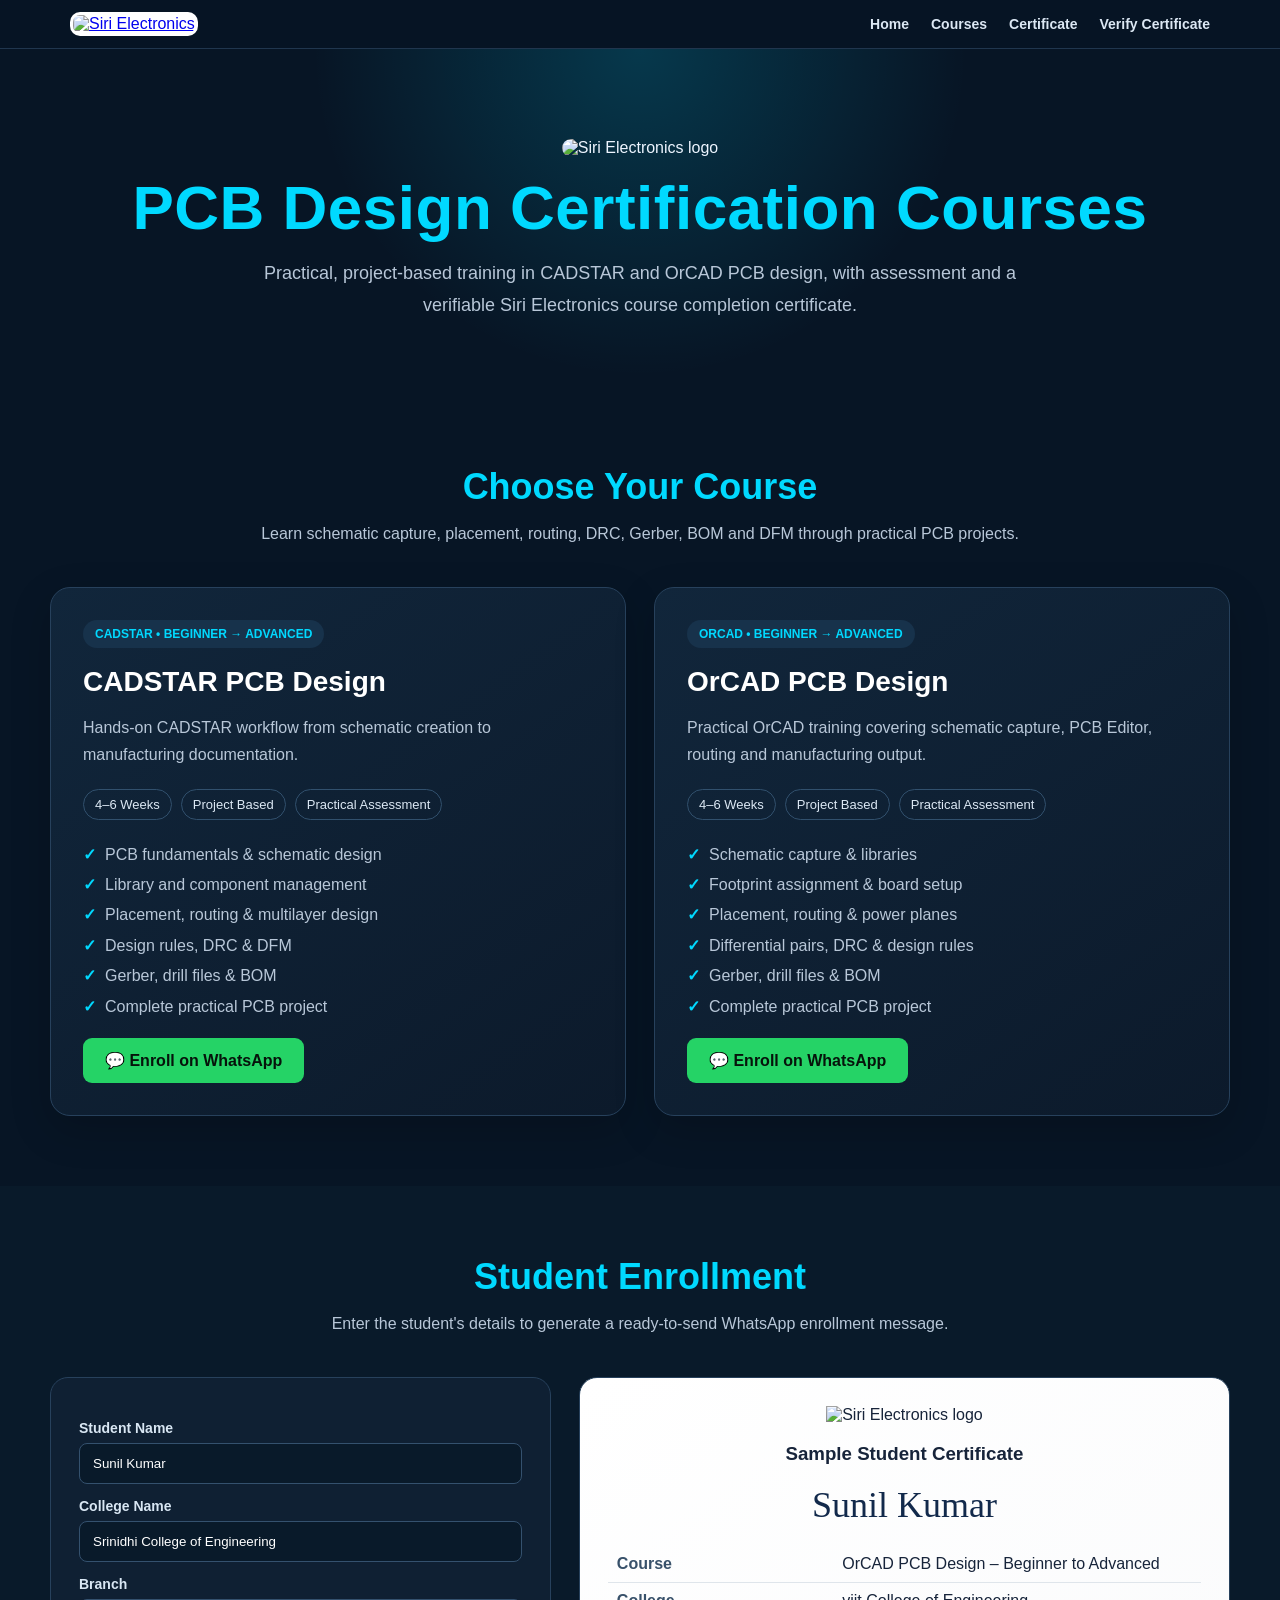
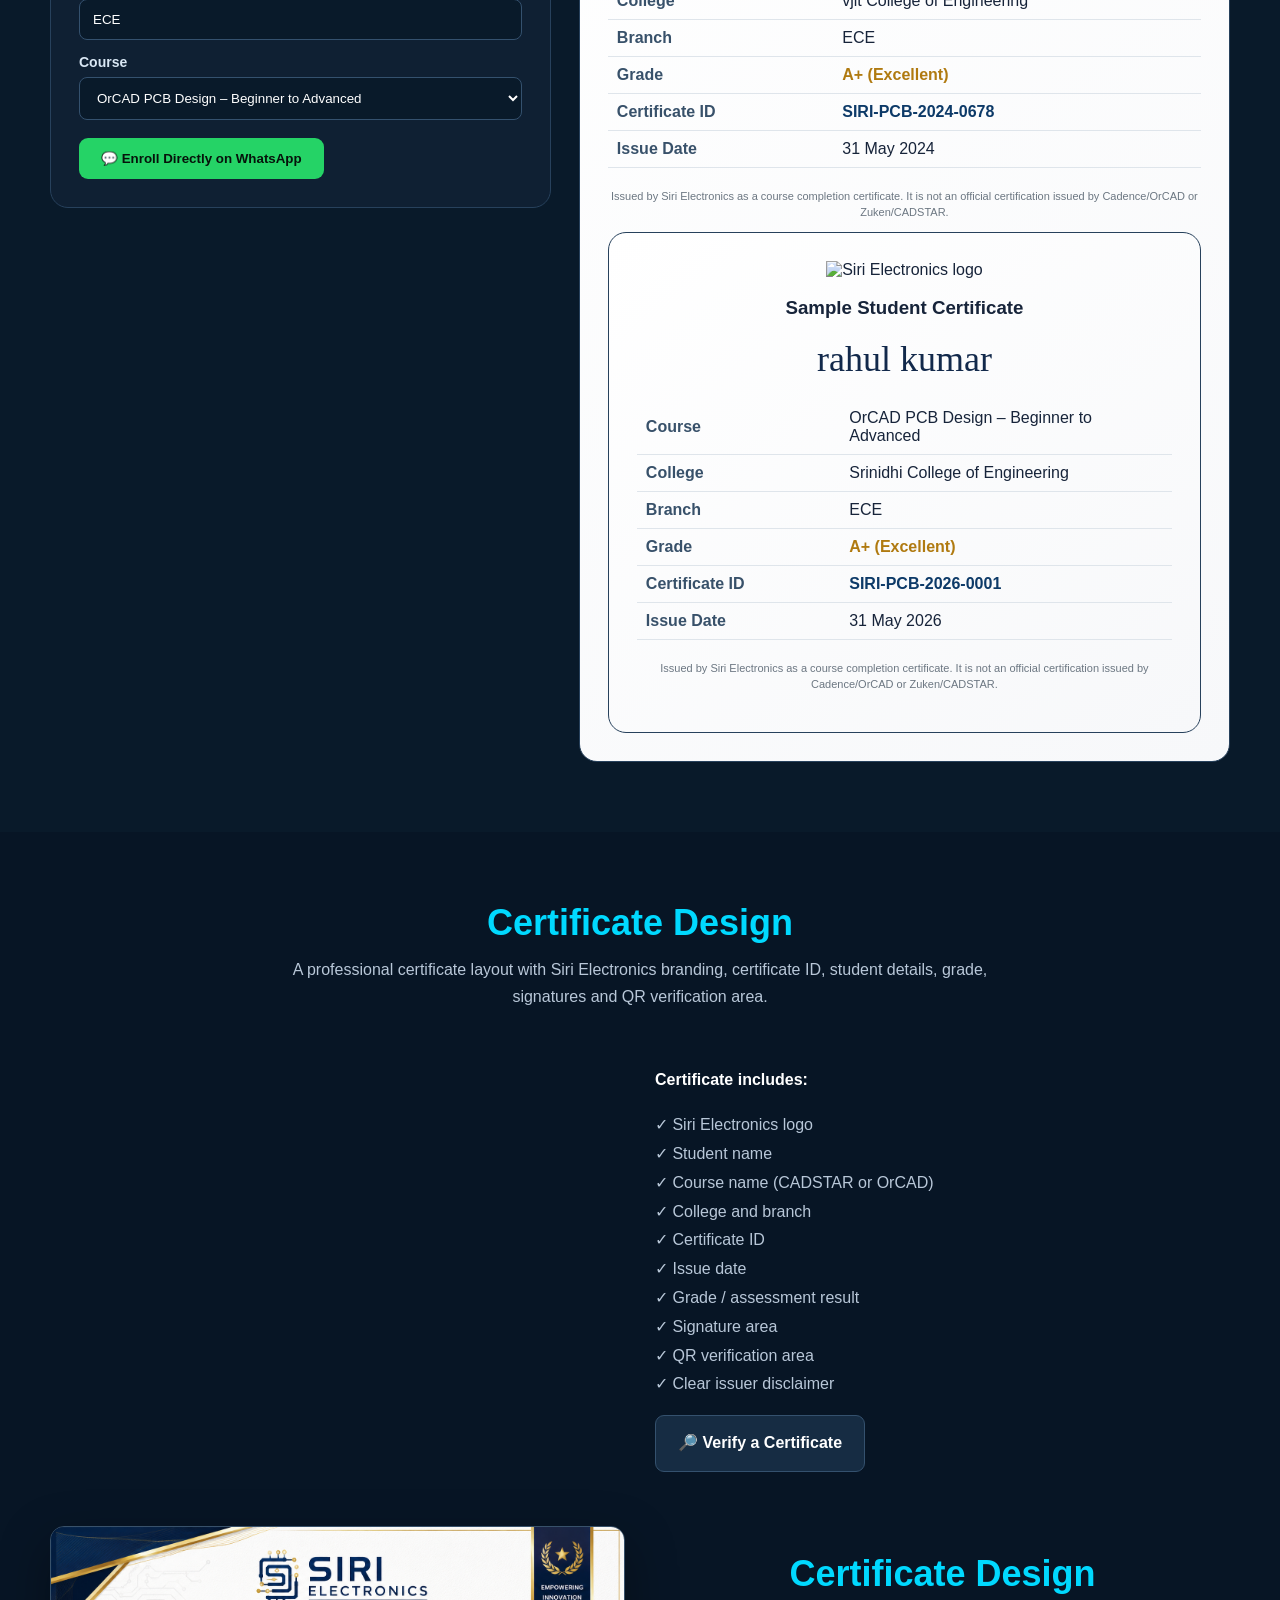
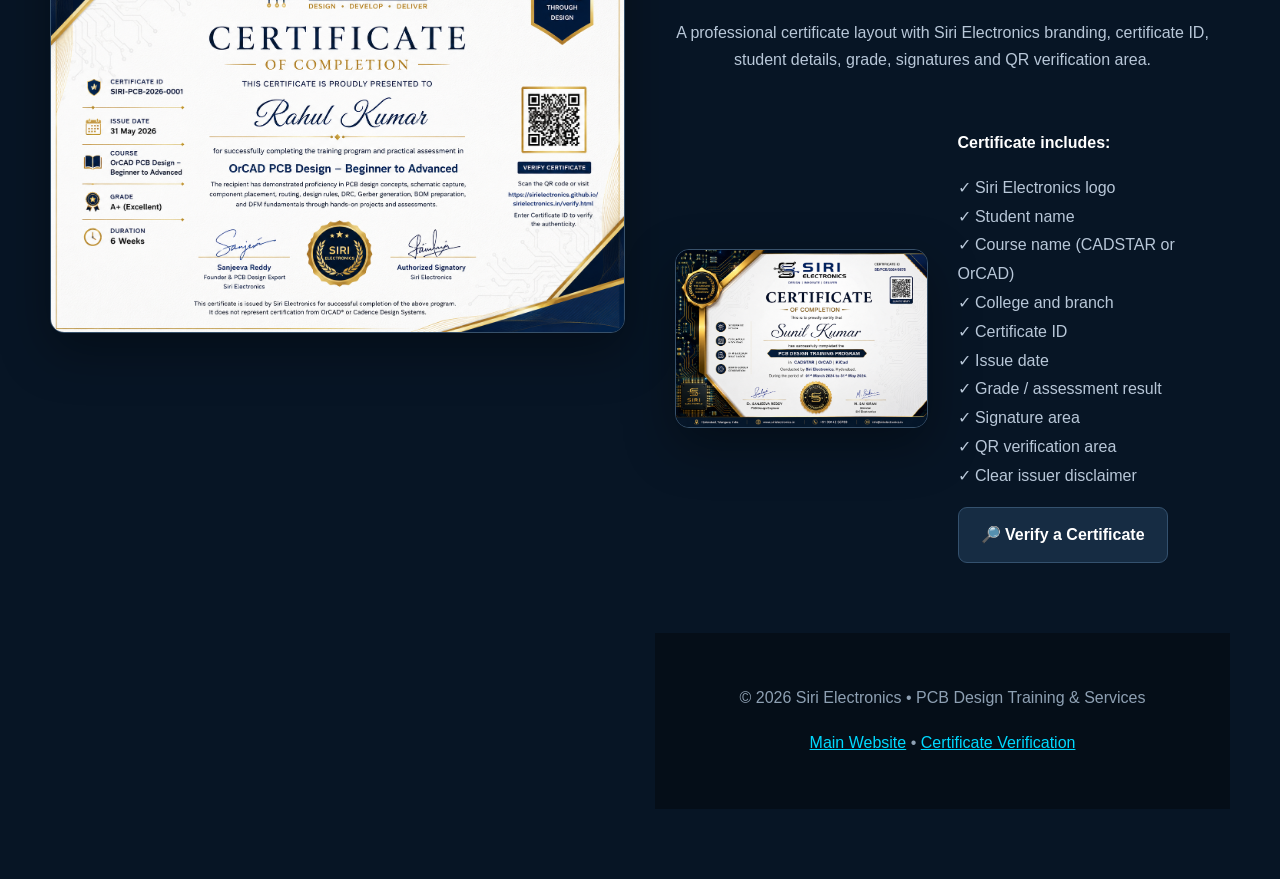
==== commit 7888edf5: "Update certifications.html" ====
--- a/certifications.html
+++ b/certifications.html
@@ -5,7 +5,7 @@
   <meta name="viewport" content="width=device-width, initial-scale=1.0">
   <title>PCB Design Certification Courses | Siri Electronics</title>
   <meta name="description" content="CADSTAR and OrCAD PCB Design courses with practical assessment and Siri Electronics course completion certificates.">
-  <link rel="icon" href="logo.svg">
+  <link rel="icon" href="siri-logo.svg">
   <style>
     :root{--navy:#071525;--panel:#0f2033;--line:#27415c;--cyan:#00d9ff;--gold:#d8a52b;--text:#edf5ff;--muted:#b8c7d8}
     *{box-sizing:border-box}html{scroll-behavior:smooth}body{margin:0;font-family:Inter,Arial,sans-serif;background:var(--navy);color:var(--text)}
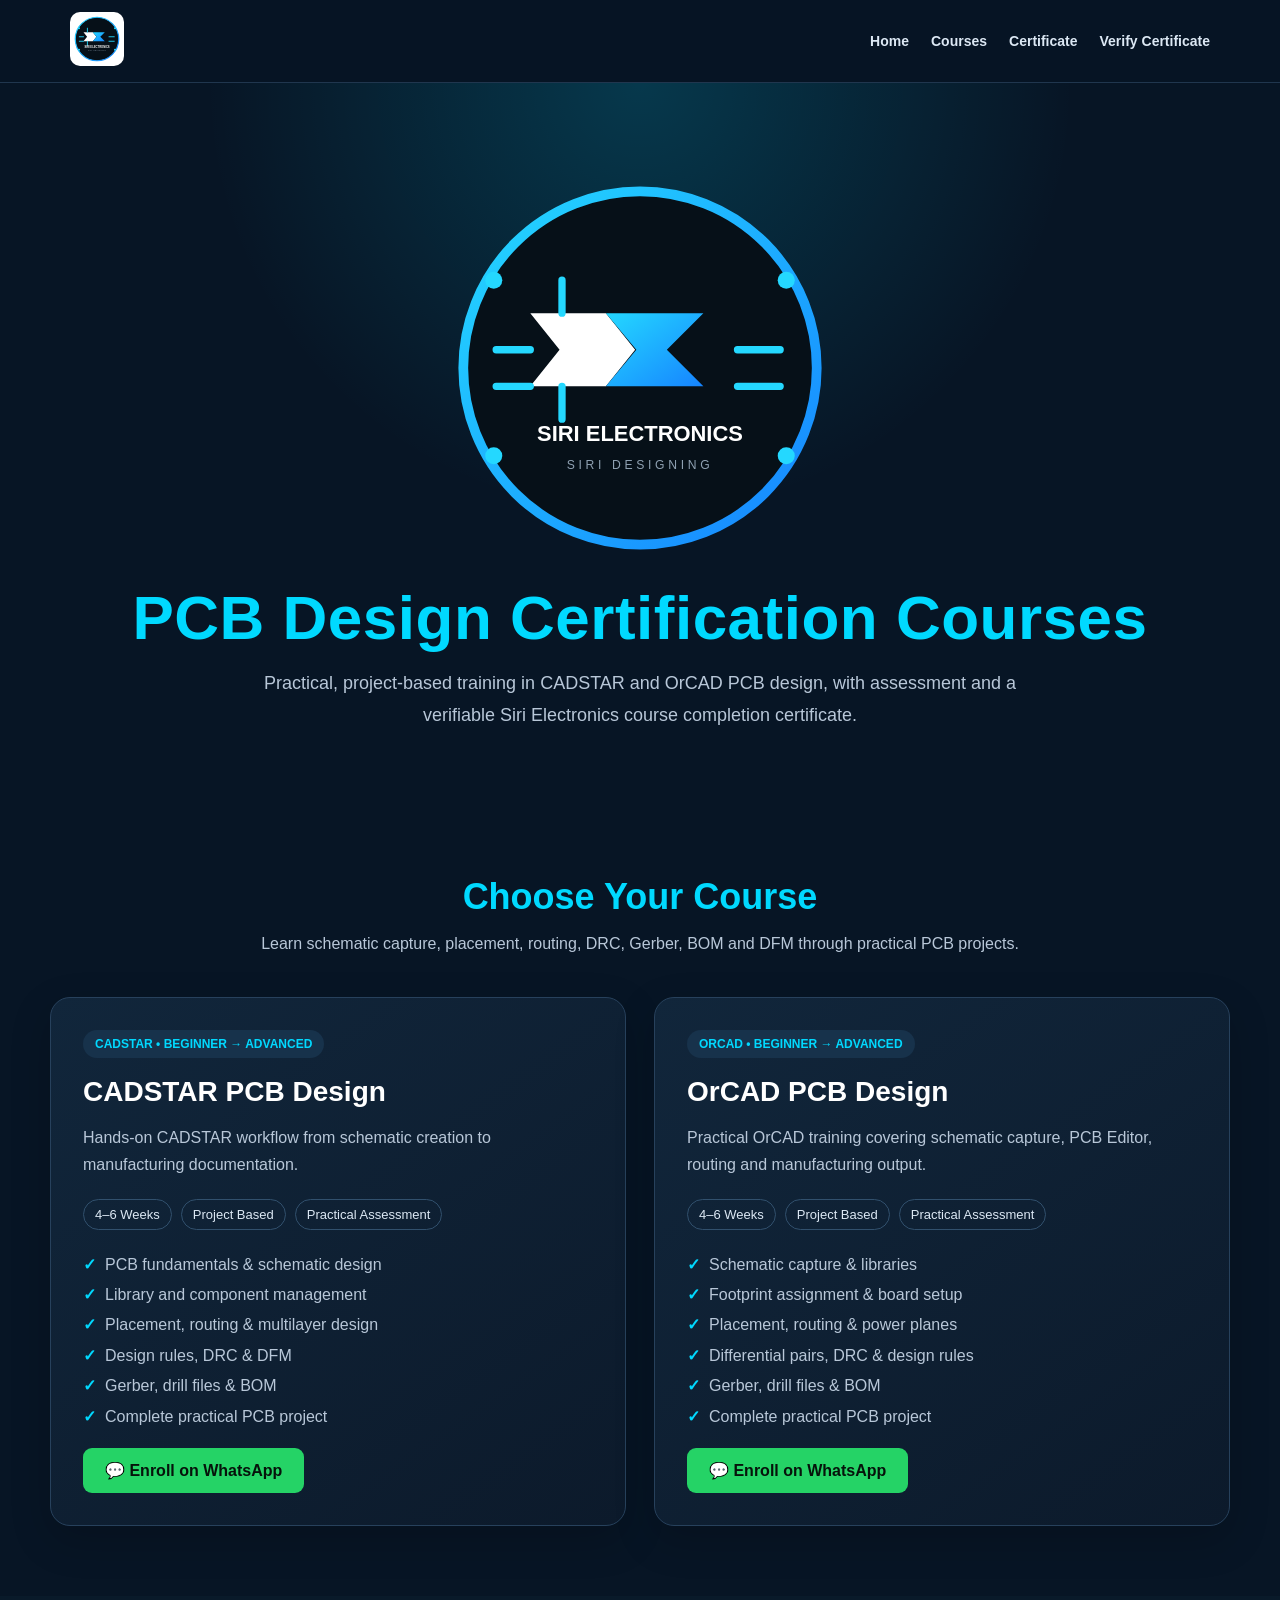
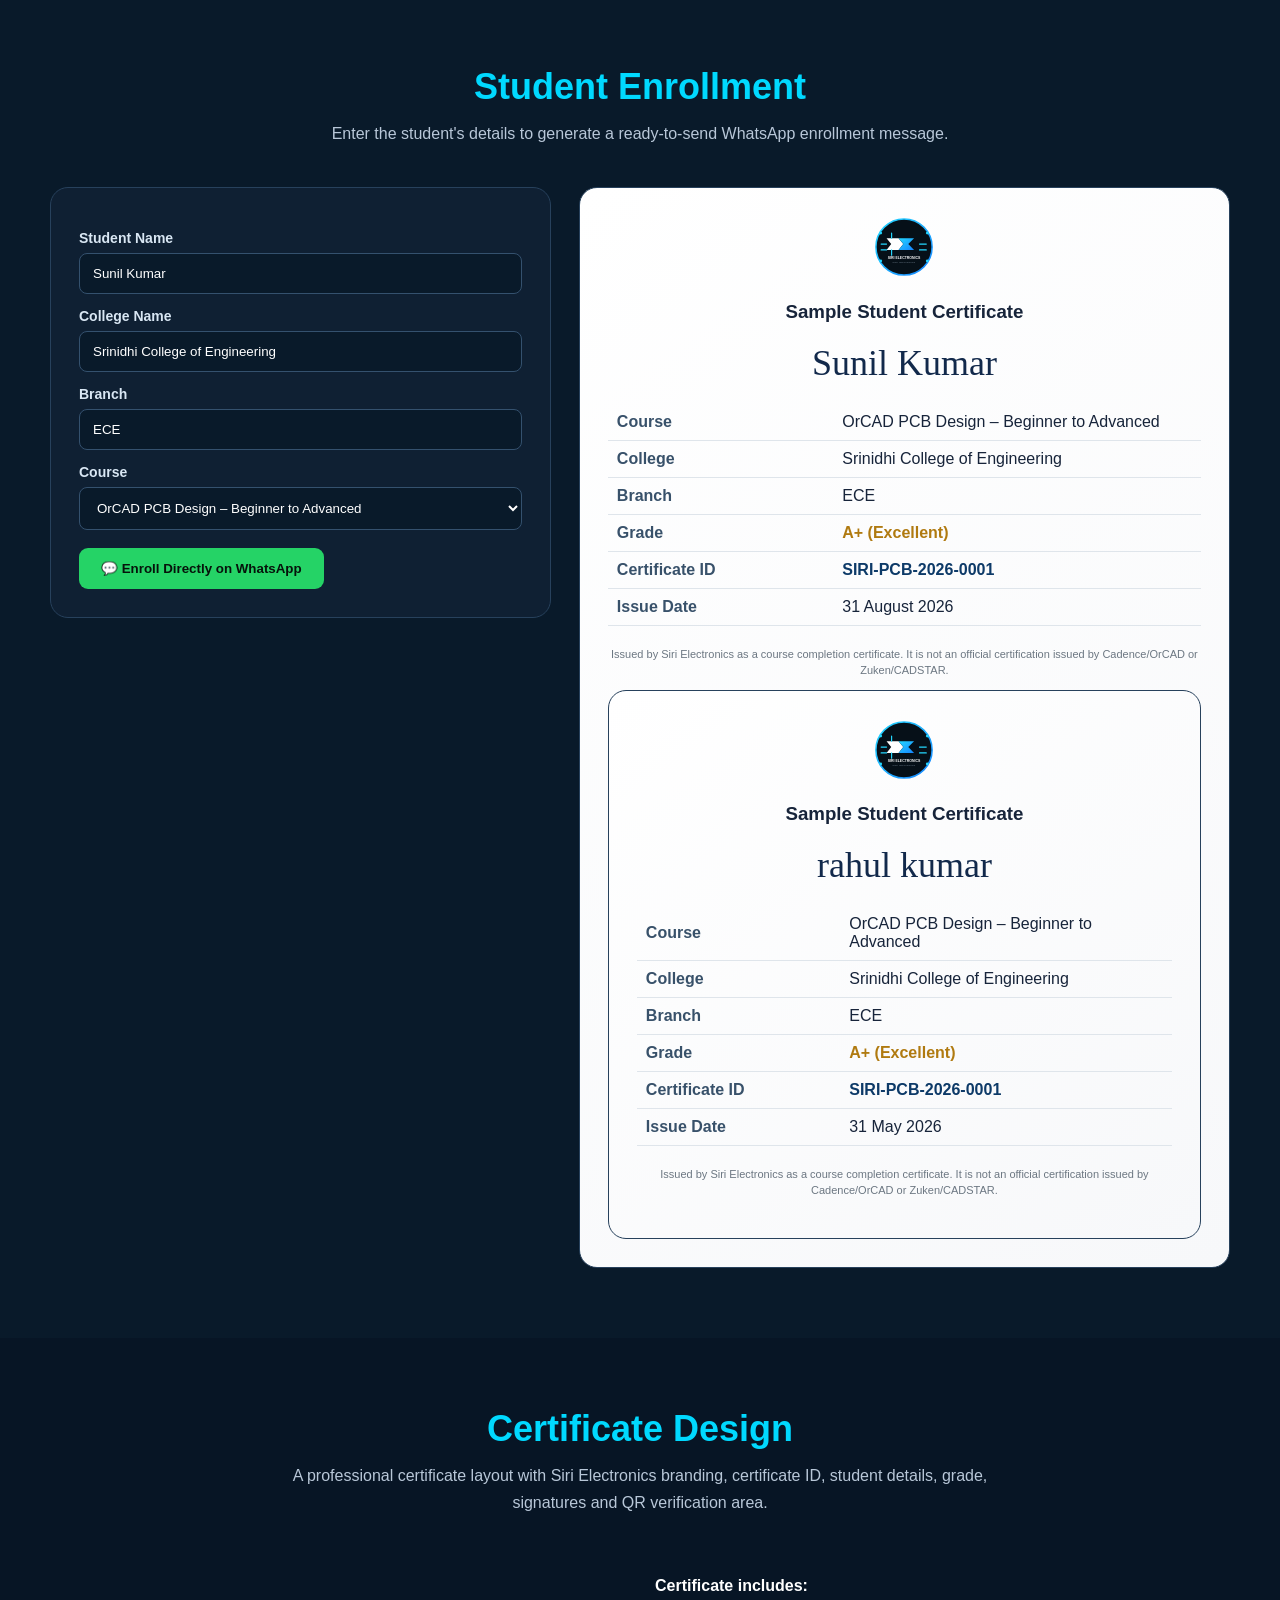
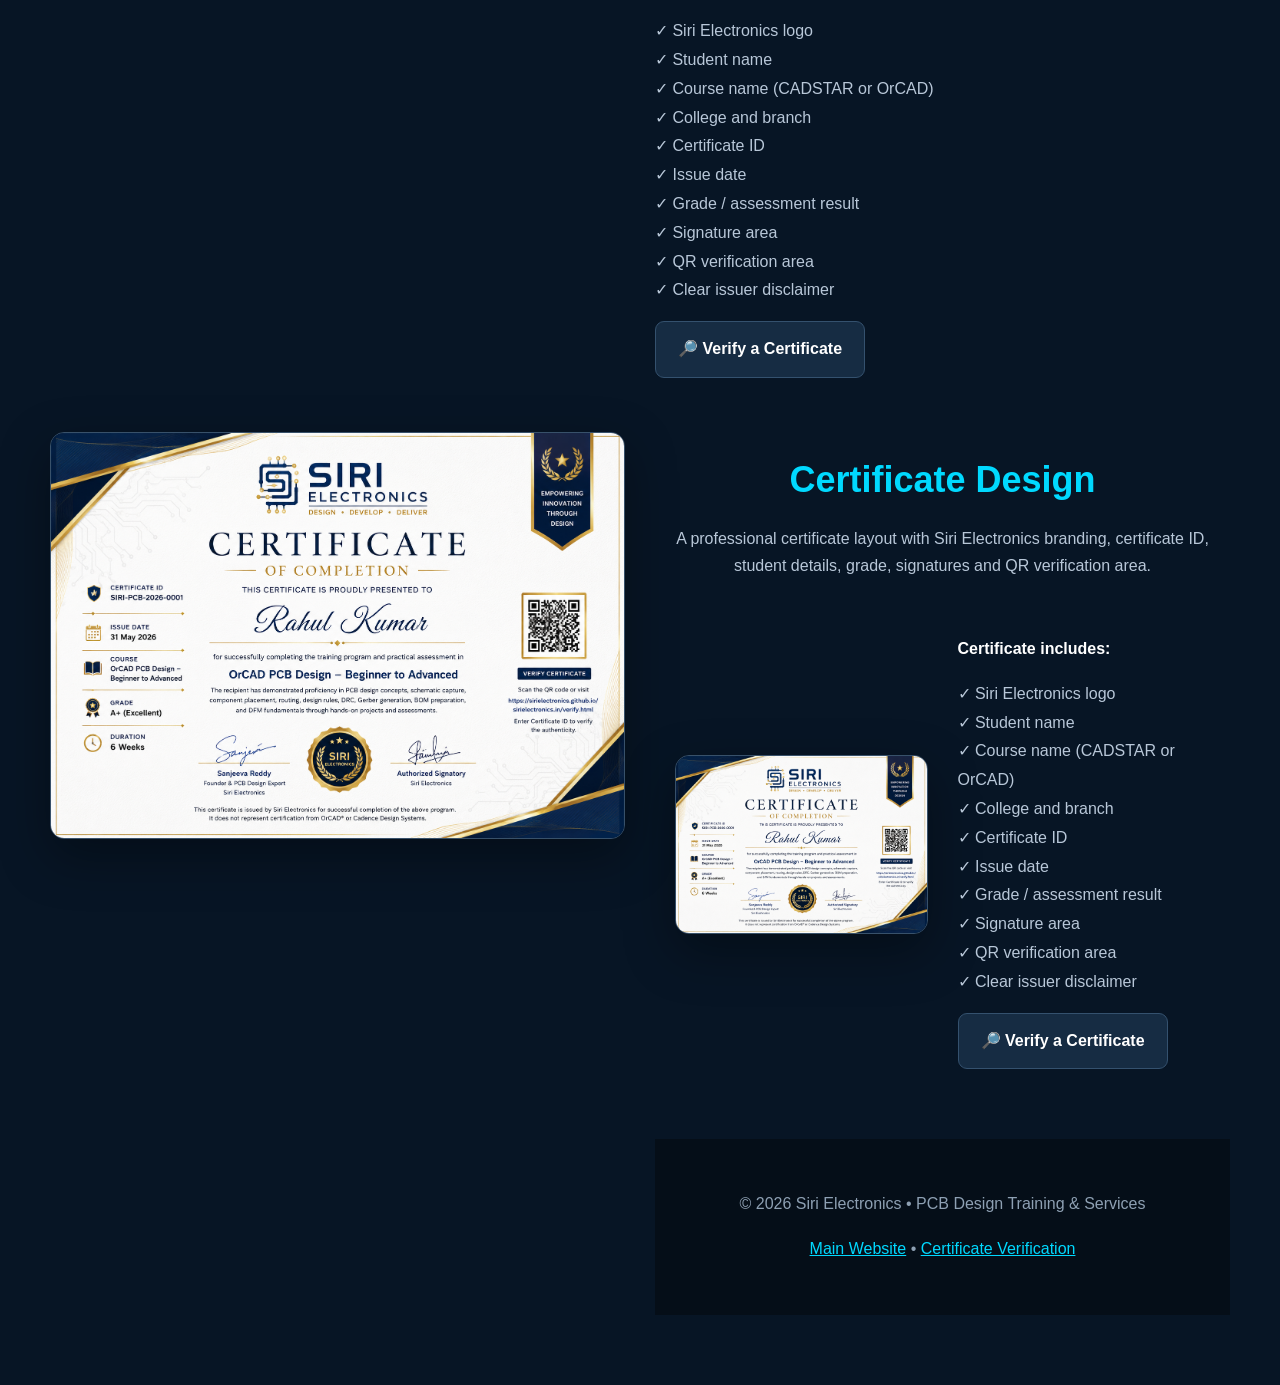
==== commit 3c7279bb: "Update certifications.html" ====
--- a/certifications.html
+++ b/certifications.html
@@ -5,7 +5,7 @@
   <meta name="viewport" content="width=device-width, initial-scale=1.0">
   <title>PCB Design Certification Courses | Siri Electronics</title>
   <meta name="description" content="CADSTAR and OrCAD PCB Design courses with practical assessment and Siri Electronics course completion certificates.">
-  <link rel="icon" href="siri-logo.svg">
+  <link rel="icon" href="siri-siri-logo.svg">
   <style>
     :root{--navy:#071525;--panel:#0f2033;--line:#27415c;--cyan:#00d9ff;--gold:#d8a52b;--text:#edf5ff;--muted:#b8c7d8}
     *{box-sizing:border-box}html{scroll-behavior:smooth}body{margin:0;font-family:Inter,Arial,sans-serif;background:var(--navy);color:var(--text)}
@@ -28,7 +28,7 @@
 <body>
 <header class="topbar">
   <nav class="nav">
-    <a href="index.html" aria-label="Siri Electronics home"><img src="logo.svg" class="logo" alt="Siri Electronics"></a>
+    <a href="index.html" aria-label="Siri Electronics home"><img src="siri-logo.svg" class="logo" alt="Siri Electronics"></a>
     <div class="navlinks">
       <a href="index.html">Home</a><a href="#courses">Courses</a><a href="#certificate">Certificate</a><a href="verify.html">Verify Certificate</a>
     </div>
@@ -36,7 +36,7 @@
 </header>
 
 <section class="hero">
-  <img src="logo.svg" alt="Siri Electronics logo" style="width:min(390px,80%);height:auto;border-radius:12px">
+  <img src="siri-logo.svg" alt="Siri Electronics logo" style="width:min(390px,80%);height:auto;border-radius:12px">
   <h1>PCB Design Certification Courses</h1>
   <p>Practical, project-based training in CADSTAR and OrCAD PCB design, with assessment and a verifiable Siri Electronics course completion certificate.</p>
 </section>
@@ -78,20 +78,20 @@
         <button class="btn wa" type="submit" style="margin-top:18px">💬 Enroll Directly on WhatsApp</button>
       </form>
       <div class="student-card">
-       <img src="logo.svg" class="mini-logo" alt="Siri Electronics logo">
+       <img src="siri-logo.svg" class="mini-logo" alt="Siri Electronics logo">
         <h3>Sample Student Certificate</h3>
         <div class="cert-name" id="previewName">Sunil Kumar</div>
         <table class="detail-table">
           <tr><td>Course</td><td id="previewCourse">OrCAD PCB Design – Beginner to Advanced</td></tr>
-          <tr><td>College</td><td id="previewCollege">vjit College of Engineering</td></tr>
+          <tr><td>College</td><td id="previewCollege">Srinidhi College of Engineering</td></tr>
           <tr><td>Branch</td><td id="previewBranch">ECE</td></tr>
           <tr><td>Grade</td><td class="grade">A+ (Excellent)</td></tr>
-          <tr><td>Certificate ID</td><td class="cert-id">SIRI-PCB-2024-0678</td></tr>
-          <tr><td>Issue Date</td><td>31 May 2024</td></tr>
+          <tr><td>Certificate ID</td><td class="cert-id">SIRI-PCB-2026-0001</td></tr>
+          <tr><td>Issue Date</td><td>31 August 2026</td></tr>
         </table>
         <p class="disclaimer">Issued by Siri Electronics as a course completion certificate. It is not an official certification issued by Cadence/OrCAD or Zuken/CADSTAR.</p>
       <div class="student-card">
-       <img src="logo.svg" class="mini-logo" alt="Siri Electronics logo">
+       <img src="siri-logo.svg" class="mini-logo" alt="Siri Electronics logo">
         <h3>Sample Student Certificate</h3>
         <div class="cert-name" id="previewName">rahul kumar</div>
         <table class="detail-table">
@@ -124,7 +124,7 @@
     <h2 class="section-title">Certificate Design</h2>
     <p class="section-sub">A professional certificate layout with Siri Electronics branding, certificate ID, student details, grade, signatures and QR verification area.</p>
     <div class="preview">
-      <img src="certificate1-preview.png" alt="Siri Electronics PCB design certificate sample">
+      <img src="certificate-preview.png" alt="Siri Electronics PCB design certificate sample">
       <div class="preview-copy">
         <p><strong>Certificate includes:</strong></p>
         <p>✓ Siri Electronics logo<br>✓ Student name<br>✓ Course name (CADSTAR or OrCAD)<br>✓ College and branch<br>✓ Certificate ID<br>✓ Issue date<br>✓ Grade / assessment result<br>✓ Signature area<br>✓ QR verification area<br>✓ Clear issuer disclaimer</p>
